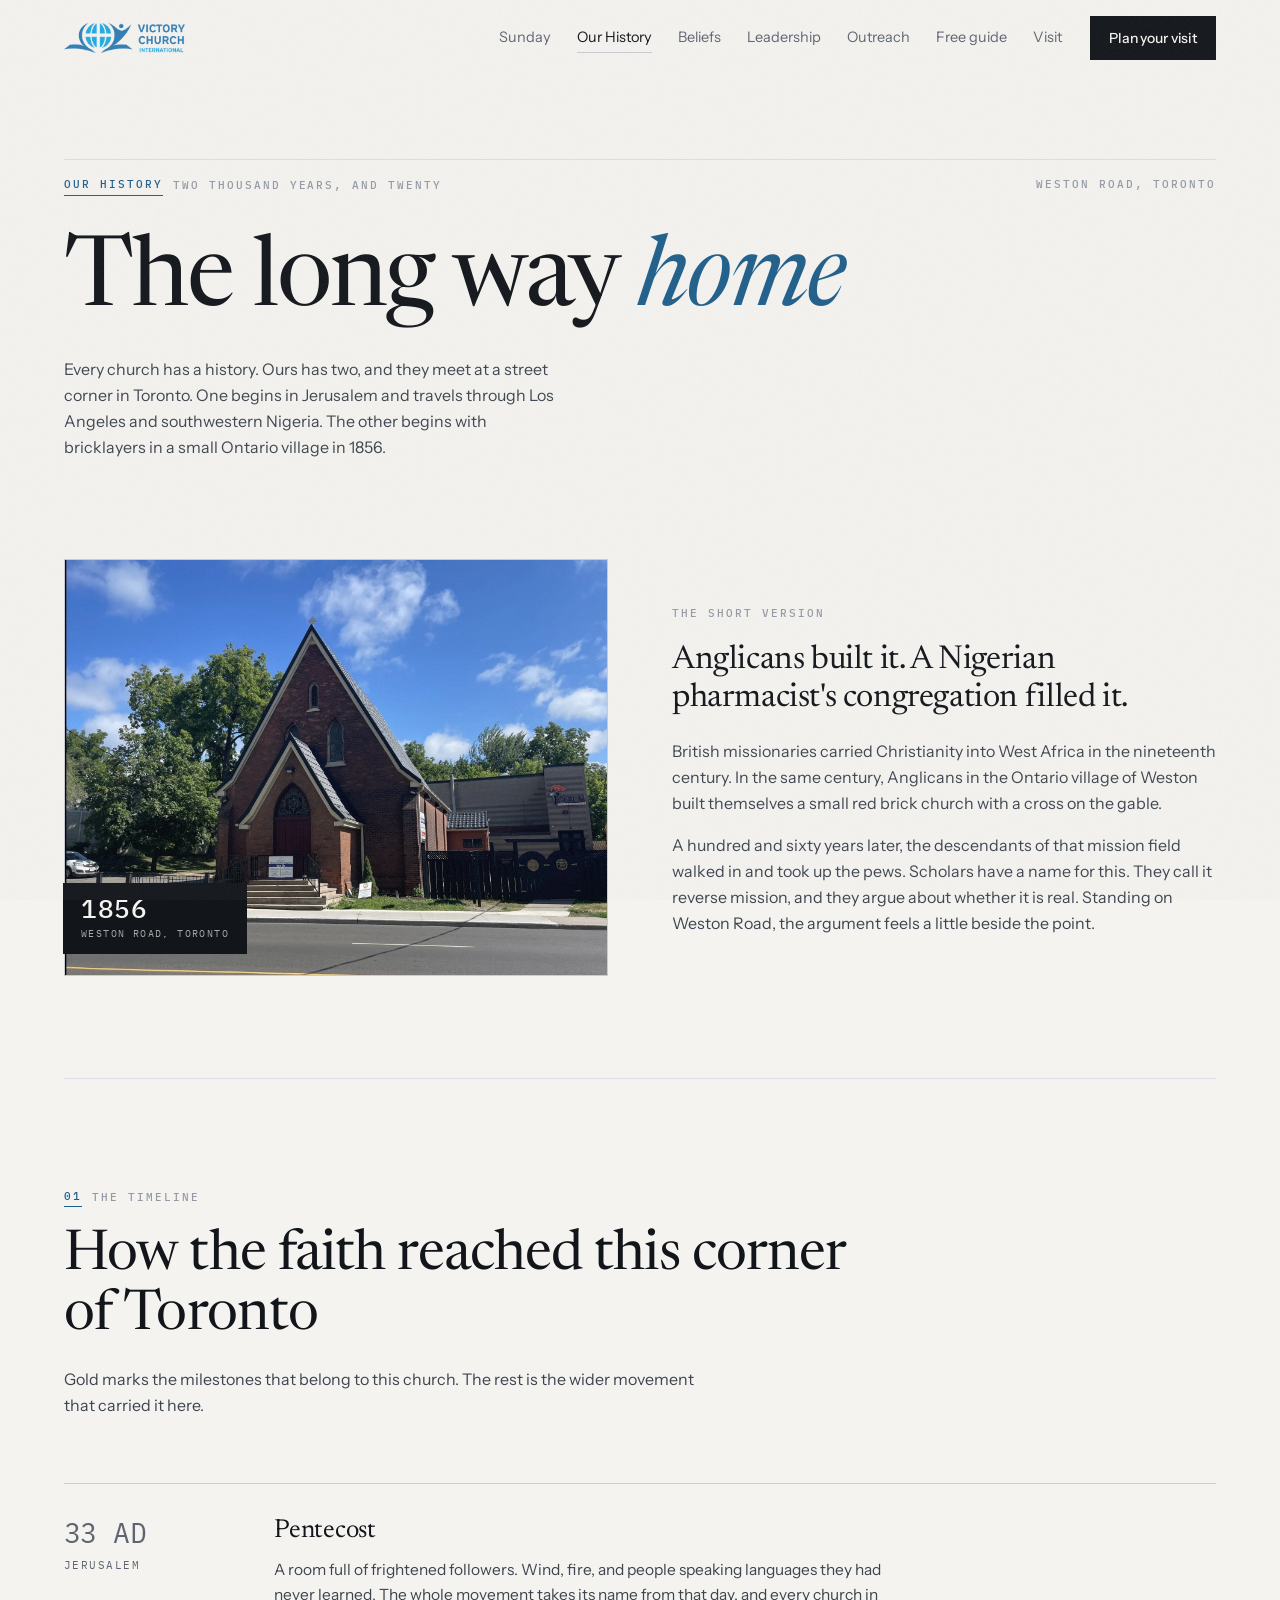
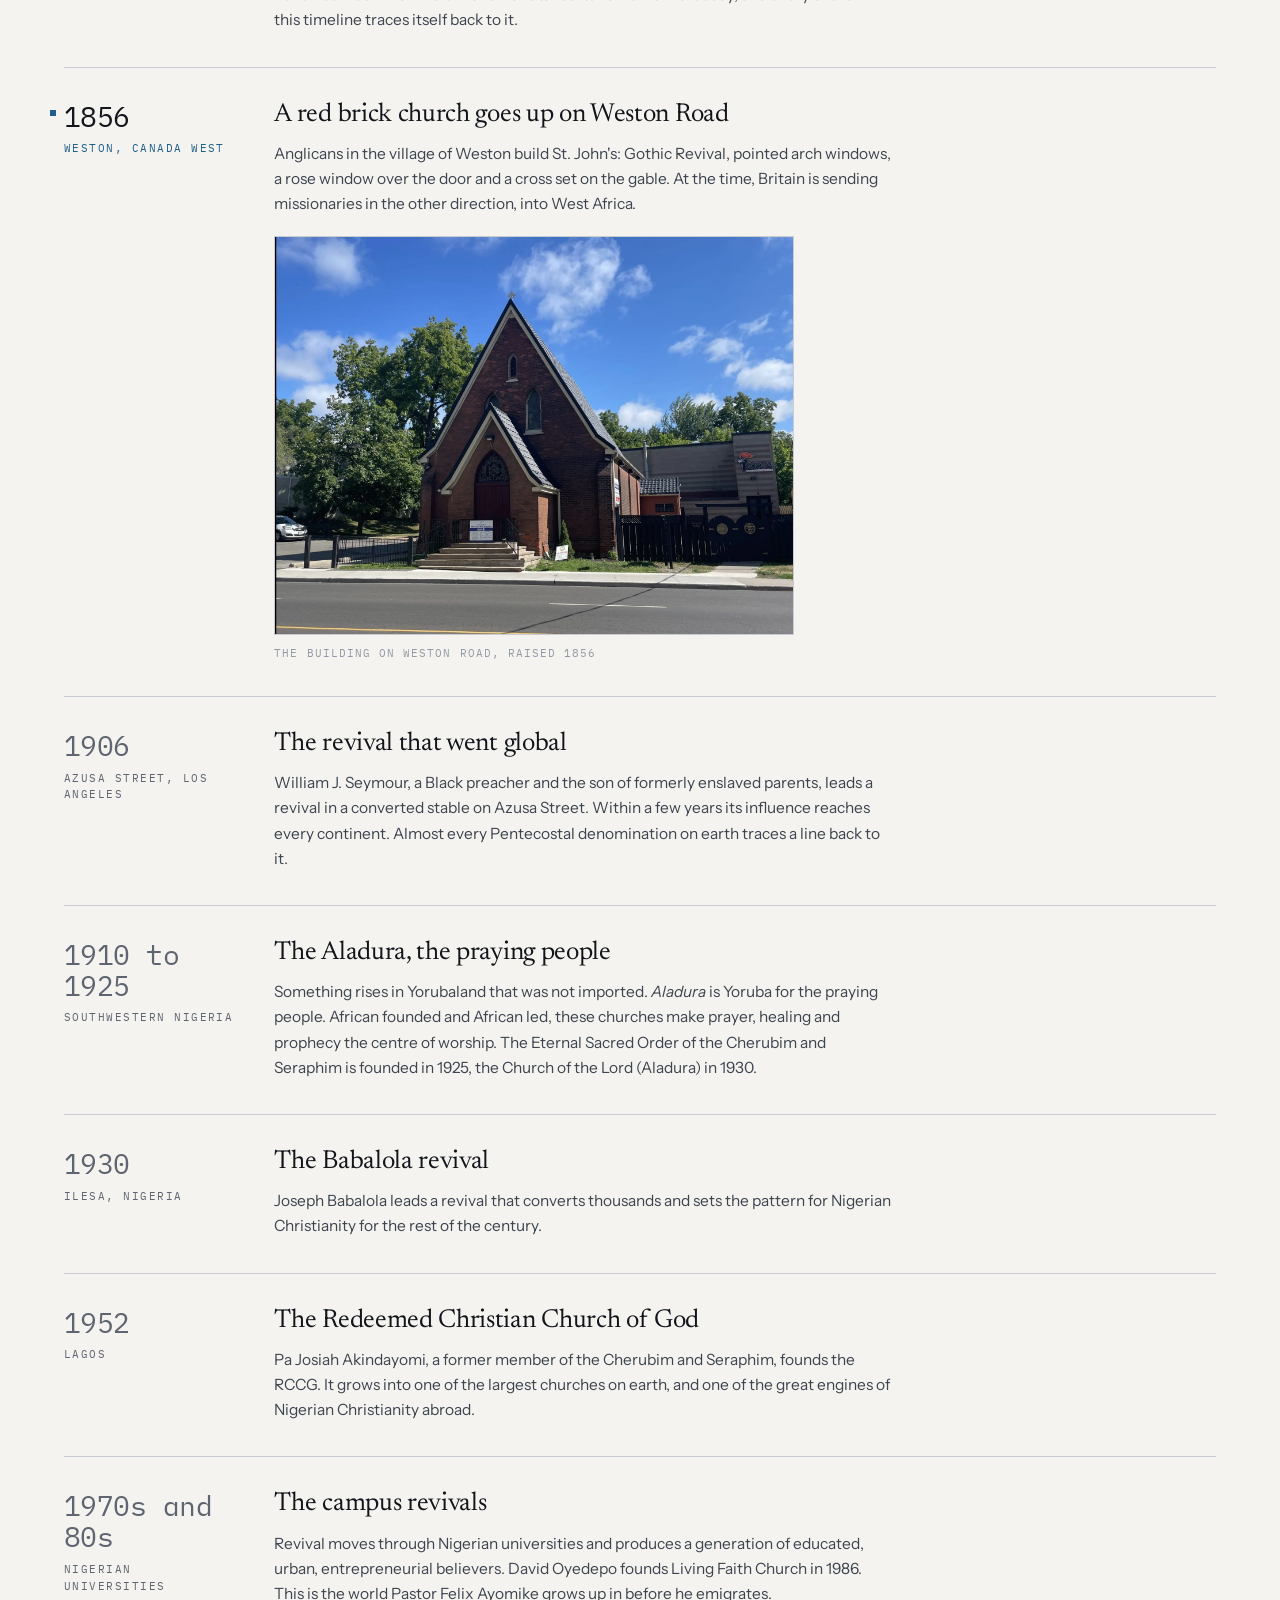
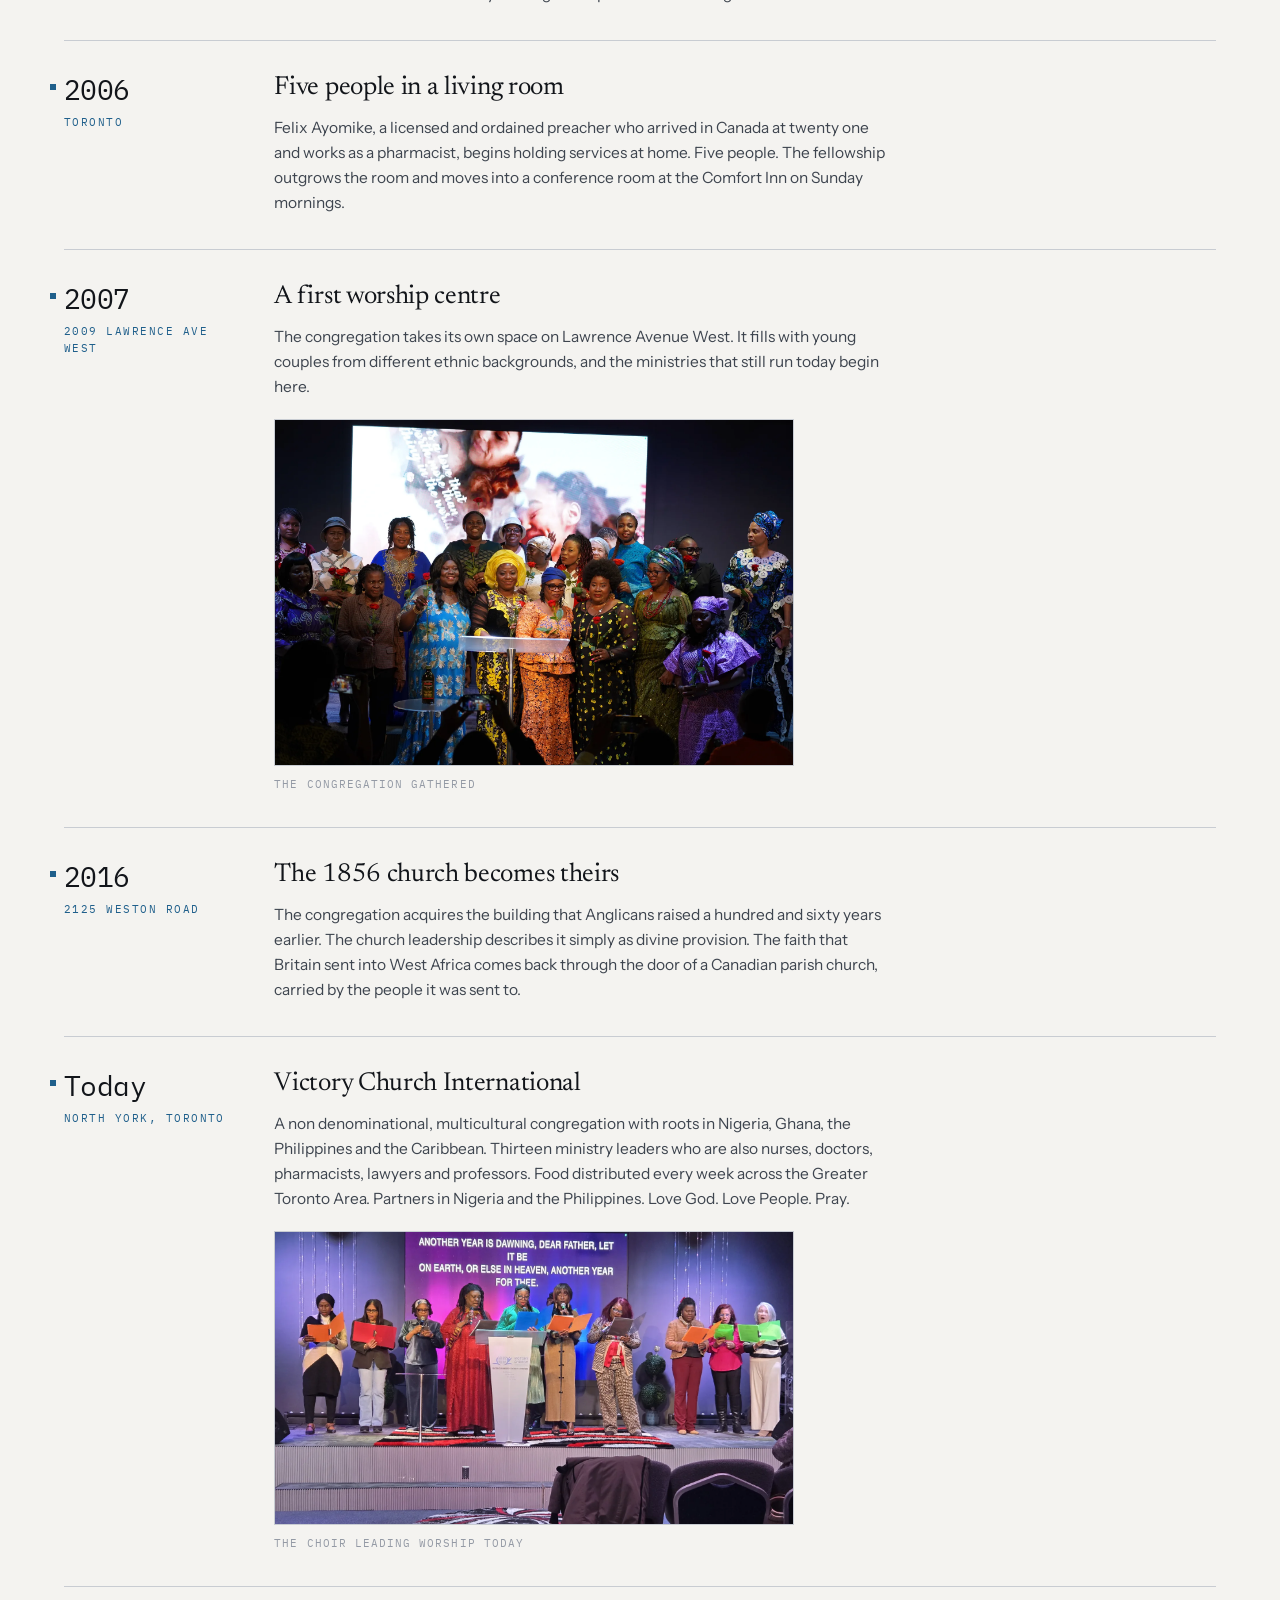
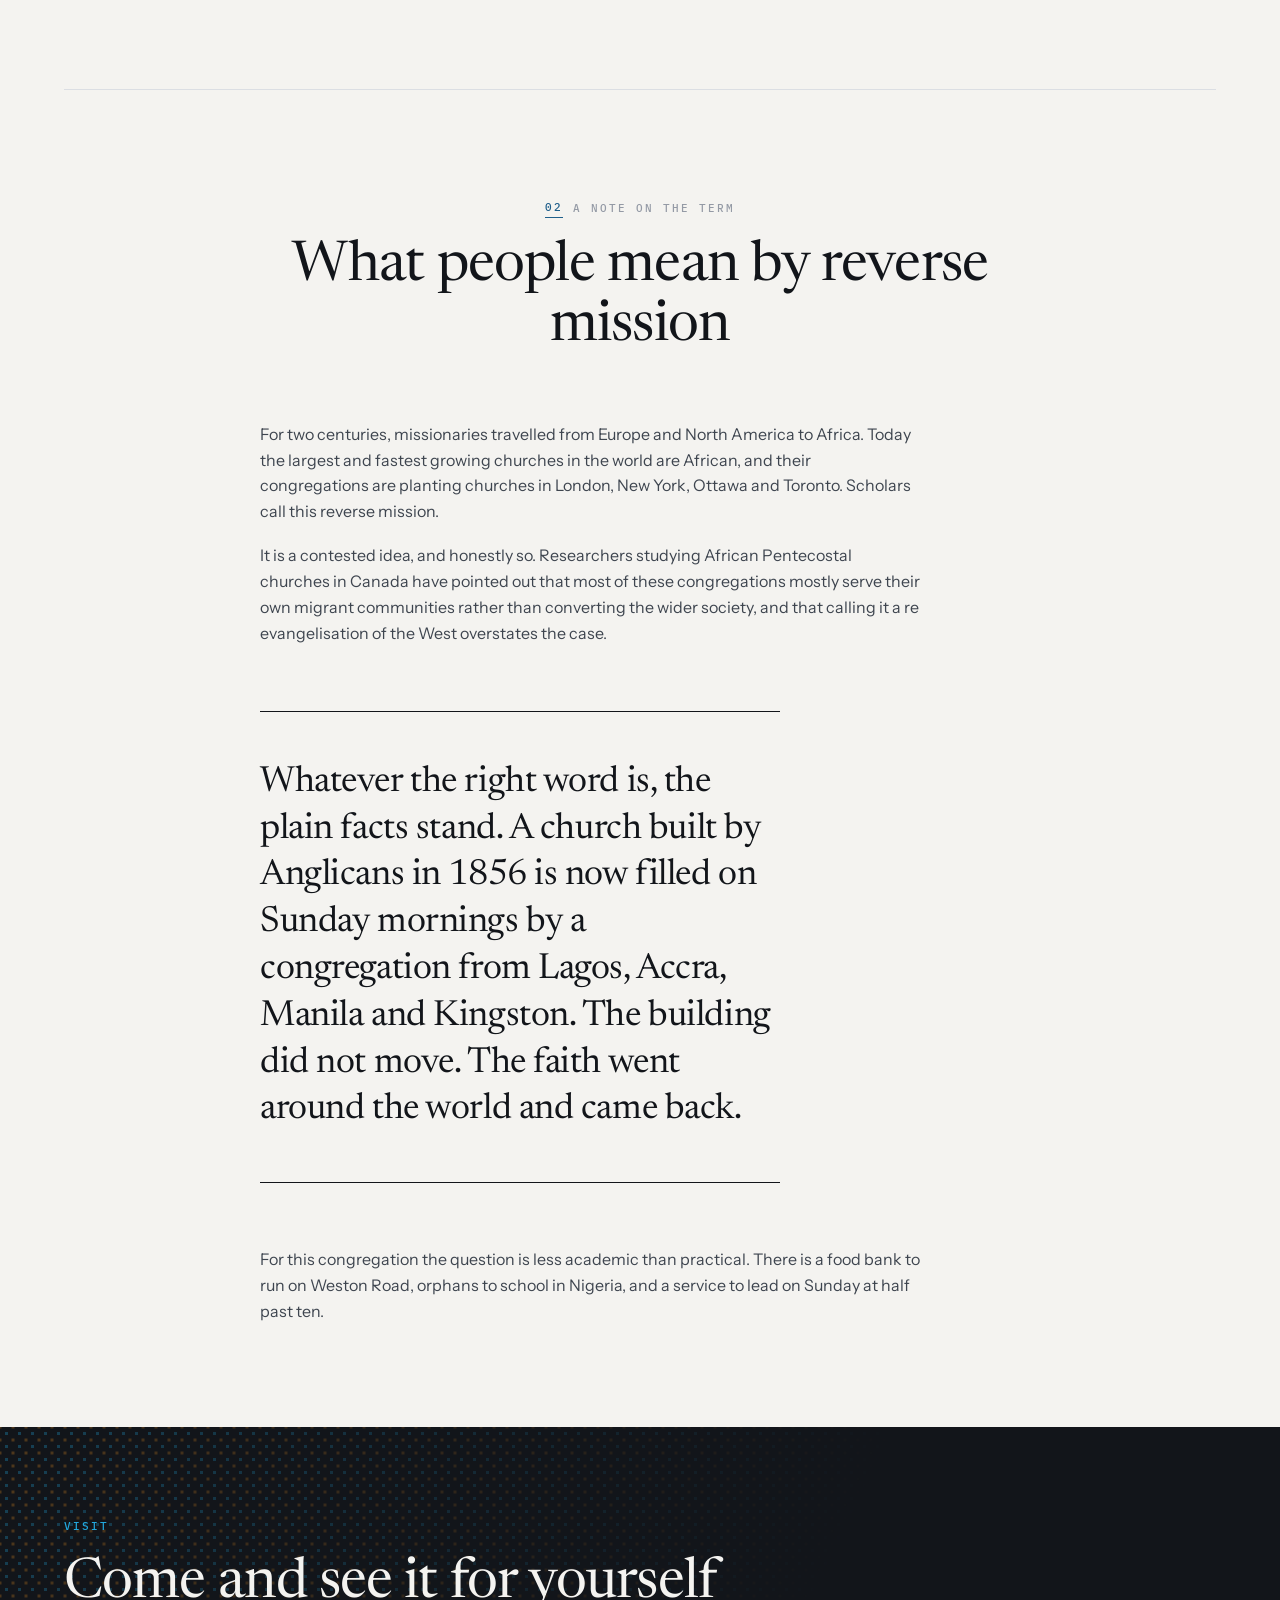
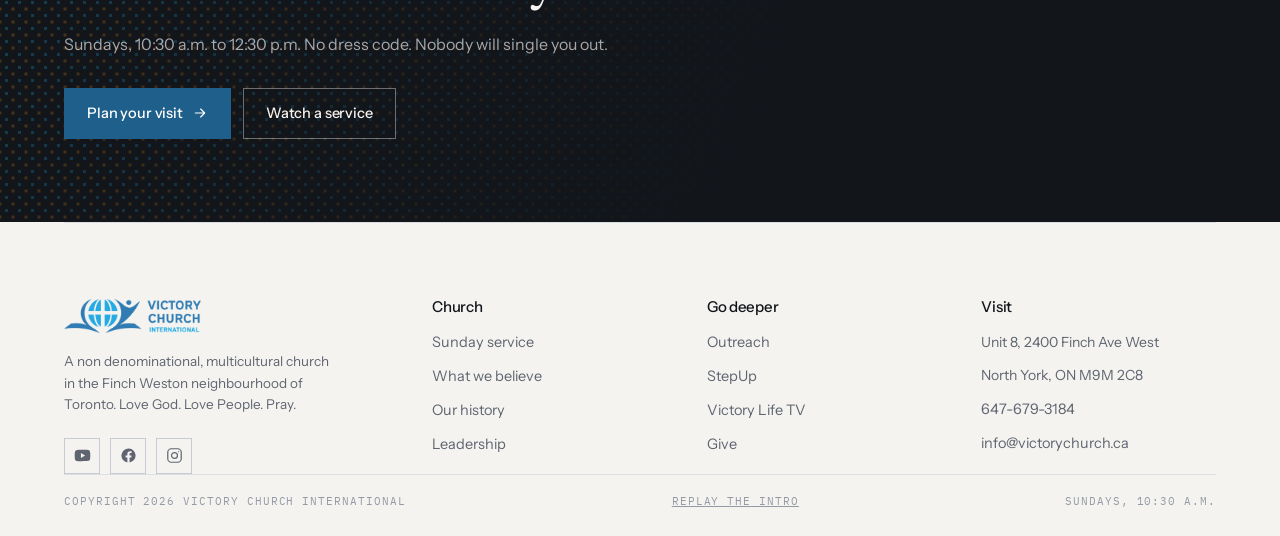
==== history.html @ 8f5eb14b "Take the drawing out of the footer Cropping the congregation to footer height means cutting their he" ====
<!doctype html>
<html lang="en">
<head>
<meta charset="utf-8">
<meta name="viewport" content="width=device-width,initial-scale=1">
<title>Our History | Victory Church International</title>
<meta name="description" content="From Pentecost to the Aladura of Nigeria, from an 1856 Anglican church in Weston to five people in a Toronto living room. The history of Victory Church International.">
<link rel="icon" href="assets/img/favicon.png">
<meta name="theme-color" content="#F2F3F5">
<link rel="preconnect" href="https://fonts.googleapis.com">
<link rel="preconnect" href="https://fonts.gstatic.com" crossorigin>
<link href="https://fonts.googleapis.com/css2?family=Instrument+Sans:wght@400;500;600&family=IBM+Plex+Mono:wght@400;500&family=Newsreader:ital,opsz,wght@0,6..72,300..600;1,6..72,300..500&display=swap" rel="stylesheet">
<link rel="stylesheet" href="assets/css/main.css?v=41">
</head>
<body>

<svg width="0" height="0" style="position:absolute" aria-hidden="true" focusable="false"><defs>
<symbol id="i-arrow" viewBox="0 0 24 24" fill="none" stroke="currentColor" stroke-width="1.7" stroke-linecap="round" stroke-linejoin="round"><path d="M5 12h14M13 6l6 6-6 6"/></symbol>
<symbol id="i-yt" viewBox="0 0 24 24" fill="currentColor" stroke="none"><path d="M23 12s0-3.8-.5-5.6a2.9 2.9 0 0 0-2-2C18.7 4 12 4 12 4s-6.7 0-8.5.5a2.9 2.9 0 0 0-2 2C1 8.2 1 12 1 12s0 3.8.5 5.6a2.9 2.9 0 0 0 2 2C5.3 20 12 20 12 20s6.7 0 8.5-.5a2.9 2.9 0 0 0 2-2C23 15.8 23 12 23 12ZM9.8 15.4V8.6l5.9 3.4Z"/></symbol>
<symbol id="i-fb" viewBox="0 0 24 24" fill="currentColor" stroke="none"><path d="M22 12a10 10 0 1 0-11.6 9.9v-7H7.9V12h2.5V9.8c0-2.5 1.5-3.9 3.8-3.9 1.1 0 2.2.2 2.2.2v2.5h-1.3c-1.2 0-1.6.8-1.6 1.6V12h2.8l-.4 2.9h-2.4v7A10 10 0 0 0 22 12Z"/></symbol>
<symbol id="i-ig" viewBox="0 0 24 24" fill="none" stroke="currentColor" stroke-width="1.7" stroke-linecap="round" stroke-linejoin="round"><rect x="2.5" y="2.5" width="19" height="19" rx="5"/><circle cx="12" cy="12" r="4.2"/><path d="M17.8 6.4h.01"/></symbol>
</defs></svg>

<header class="hdr">
  <div class="wrap">
    <div class="hdr-in">
      <a class="brand" href="index.html" aria-label="Victory Church International, home">
        <img src="assets/img/logo.png" alt="Victory Church International" width="740" height="183">
      </a>
      <nav class="nav" aria-label="Primary">
        <a href="index.html#sunday">Sunday</a>
        <a href="history.html" class="on">Our History</a>
        <a href="index.html#beliefs">Beliefs</a>
        <a href="index.html#team">Leadership</a>
        <a href="index.html#outreach">Outreach</a>
        <a href="index.html#guide">Free guide</a>
        <a href="index.html#visit">Visit</a>
      </nav>
      <a class="btn btn-primary hdr-cta" href="index.html#visit">Plan your visit</a>
      <button class="burger" type="button" aria-expanded="false" aria-controls="mnav" aria-label="Menu">
        <span></span><span></span><span></span>
      </button>
    </div>
    <div class="mnav" id="mnav">
      <div class="mnav-in">
        <a href="index.html#sunday">Sunday</a>
        <a href="history.html">Our History</a>
        <a href="index.html#beliefs">Beliefs</a>
        <a href="index.html#team">Leadership</a>
        <a href="index.html#outreach">Outreach</a>
        <a href="index.html#guide">Free guide</a>
        <a href="index.html#visit">Visit</a>
        <a class="btn btn-primary" href="index.html#visit">Plan your visit</a>
      </div>
    </div>
  </div>
</header>

<main>

<section class="hero" style="padding-bottom:clamp(20px,3vw,34px)">
  <div class="wrap">
    <div class="hero-top">
      <span class="eyebrow"><i class="num">Our history</i> Two thousand years, and twenty</span>
      <span class="eyebrow">Weston Road, Toronto</span>
    </div>
    <h1 class="h-xl rv">The long way <em>home</em></h1>
    <p class="lede rv" style="margin-top:26px">Every church has a history. Ours has two, and they meet at a street corner in
      Toronto. One begins in Jerusalem and travels through Los Angeles and southwestern Nigeria. The
      other begins with bricklayers in a small Ontario village in 1856.</p>
  </div>
</section>

<section class="sec" style="padding-top:clamp(40px,5vw,64px)">
  <div class="wrap">
    <div class="her-grid">
      <figure class="her-fig rv">
        <div class="plate"><img src="assets/img/building-1856.webp" alt="The 1856 red brick church on Weston Road" loading="lazy" width="1200" height="919"></div>
        <figcaption class="her-stamp"><b>1856</b><span>Weston Road, Toronto</span></figcaption>
      </figure>
      <div class="her-body rv">
        <span class="eyebrow">The short version</span>
        <h2 class="h-md" style="margin:16px 0 20px">Anglicans built it. A Nigerian pharmacist's congregation filled it.</h2>
        <p class="lede">British missionaries carried Christianity into West Africa in the nineteenth
          century. In the same century, Anglicans in the Ontario village of Weston built themselves a
          small red brick church with a cross on the gable.</p>
        <p class="lede" style="margin-top:16px">A hundred and sixty years later, the descendants of
          that mission field walked in and took up the pews. Scholars have a name for this. They call
          it reverse mission, and they argue about whether it is real. Standing on Weston Road, the
          argument feels a little beside the point.</p>
      </div>
    </div>
  </div>
</section>

<!-- timeline -->
<section class="sec sec-rule">
  <div class="wrap">
    <div class="sec-head">
      <span class="eyebrow"><i class="num">01</i> The timeline</span>
      <h2 class="h-lg">How the faith reached this corner of Toronto</h2>
      <p class="lede">Gold marks the milestones that belong to this church. The rest is the wider
        movement that carried it here.</p>
    </div>

    <div class="tl">
      <div class="tl-item rv">
        <div class="tl-when">
          <div class="tl-year">33 AD</div>
          <div class="tl-place">Jerusalem</div>
        </div>
        <div class="tl-body">
          <h3>Pentecost</h3>
          <p>A room full of frightened followers. Wind, fire, and people speaking languages they had
            never learned. The whole movement takes its name from that day, and every church in this
            timeline traces itself back to it.</p>
        </div>
      </div>

      <div class="tl-item own rv">
        <div class="tl-when">
          <div class="tl-year">1856</div>
          <div class="tl-place">Weston, Canada West</div>
        </div>
        <div class="tl-body">
          <h3>A red brick church goes up on Weston Road</h3>
          <p>Anglicans in the village of Weston build St. John's: Gothic Revival, pointed arch windows,
            a rose window over the door and a cross set on the gable. At the time, Britain is sending
            missionaries in the other direction, into West Africa.</p>
          <figure class="tl-fig">
            <div class="plate"><img src="assets/img/building-1856.webp" alt="The 1856 church building on Weston Road today" loading="lazy" width="1200" height="919"></div>
            <figcaption>The building on Weston Road, raised 1856</figcaption>
          </figure>
        </div>
      </div>

      <div class="tl-item rv">
        <div class="tl-when">
          <div class="tl-year">1906</div>
          <div class="tl-place">Azusa Street, Los Angeles</div>
        </div>
        <div class="tl-body">
          <h3>The revival that went global</h3>
          <p>William J. Seymour, a Black preacher and the son of formerly enslaved parents, leads a
            revival in a converted stable on Azusa Street. Within a few years its influence reaches
            every continent. Almost every Pentecostal denomination on earth traces a line back to it.</p>
        </div>
      </div>

      <div class="tl-item rv">
        <div class="tl-when">
          <div class="tl-year">1910 to 1925</div>
          <div class="tl-place">Southwestern Nigeria</div>
        </div>
        <div class="tl-body">
          <h3>The Aladura, the praying people</h3>
          <p>Something rises in Yorubaland that was not imported. <em>Aladura</em> is Yoruba for the
            praying people. African founded and African led, these churches make prayer, healing and
            prophecy the centre of worship. The Eternal Sacred Order of the Cherubim and Seraphim is
            founded in 1925, the Church of the Lord (Aladura) in 1930.</p>
        </div>
      </div>

      <div class="tl-item rv">
        <div class="tl-when">
          <div class="tl-year">1930</div>
          <div class="tl-place">Ilesa, Nigeria</div>
        </div>
        <div class="tl-body">
          <h3>The Babalola revival</h3>
          <p>Joseph Babalola leads a revival that converts thousands and sets the pattern for Nigerian
            Christianity for the rest of the century.</p>
        </div>
      </div>

      <div class="tl-item rv">
        <div class="tl-when">
          <div class="tl-year">1952</div>
          <div class="tl-place">Lagos</div>
        </div>
        <div class="tl-body">
          <h3>The Redeemed Christian Church of God</h3>
          <p>Pa Josiah Akindayomi, a former member of the Cherubim and Seraphim, founds the RCCG. It
            grows into one of the largest churches on earth, and one of the great engines of Nigerian
            Christianity abroad.</p>
        </div>
      </div>

      <div class="tl-item rv">
        <div class="tl-when">
          <div class="tl-year">1970s and 80s</div>
          <div class="tl-place">Nigerian universities</div>
        </div>
        <div class="tl-body">
          <h3>The campus revivals</h3>
          <p>Revival moves through Nigerian universities and produces a generation of educated, urban,
            entrepreneurial believers. David Oyedepo founds Living Faith Church in 1986. This is the
            world Pastor Felix Ayomike grows up in before he emigrates.</p>
        </div>
      </div>

      <div class="tl-item own rv">
        <div class="tl-when">
          <div class="tl-year">2006</div>
          <div class="tl-place">Toronto</div>
        </div>
        <div class="tl-body">
          <h3>Five people in a living room</h3>
          <p>Felix Ayomike, a licensed and ordained preacher who arrived in Canada at twenty one and
            works as a pharmacist, begins holding services at home. Five people. The fellowship outgrows
            the room and moves into a conference room at the Comfort Inn on Sunday mornings.</p>
        </div>
      </div>

      <div class="tl-item own rv">
        <div class="tl-when">
          <div class="tl-year">2007</div>
          <div class="tl-place">2009 Lawrence Ave West</div>
        </div>
        <div class="tl-body">
          <h3>A first worship centre</h3>
          <p>The congregation takes its own space on Lawrence Avenue West. It fills with young couples
            from different ethnic backgrounds, and the ministries that still run today begin here.</p>
          <figure class="tl-fig">
            <div class="plate"><img src="assets/img/congregation.webp" alt="The congregation gathered" loading="lazy" width="1200" height="800"></div>
            <figcaption>The congregation gathered</figcaption>
          </figure>
        </div>
      </div>

      <div class="tl-item own rv">
        <div class="tl-when">
          <div class="tl-year">2016</div>
          <div class="tl-place">2125 Weston Road</div>
        </div>
        <div class="tl-body">
          <h3>The 1856 church becomes theirs</h3>
          <p>The congregation acquires the building that Anglicans raised a hundred and sixty years
            earlier. The church leadership describes it simply as divine provision. The faith that
            Britain sent into West Africa comes back through the door of a Canadian parish church,
            carried by the people it was sent to.</p>
        </div>
      </div>

      <div class="tl-item own rv">
        <div class="tl-when">
          <div class="tl-year">Today</div>
          <div class="tl-place">North York, Toronto</div>
        </div>
        <div class="tl-body">
          <h3>Victory Church International</h3>
          <p>A non denominational, multicultural congregation with roots in Nigeria, Ghana, the
            Philippines and the Caribbean. Thirteen ministry leaders who are also nurses, doctors,
            pharmacists, lawyers and professors. Food distributed every week across the Greater Toronto
            Area. Partners in Nigeria and the Philippines. Love God. Love People. Pray.</p>
          <figure class="tl-fig">
            <div class="plate"><img src="assets/img/choir.webp" alt="The choir leading worship today" loading="lazy" width="1200" height="676"></div>
            <figcaption>The choir leading worship today</figcaption>
          </figure>
        </div>
      </div>
    </div>
  </div>
</section>

<!-- reverse mission -->
<section class="sec sec-rule">
  <div class="wrap">
    <div class="sec-head mid">
      <span class="eyebrow"><i class="num">02</i> A note on the term</span>
      <h2 class="h-lg">What people mean by reverse mission</h2>
    </div>
    <div style="max-width:760px;margin-inline:auto">
      <p class="lede rv">For two centuries, missionaries travelled from Europe and North America to
        Africa. Today the largest and fastest growing churches in the world are African, and their
        congregations are planting churches in London, New York, Ottawa and Toronto. Scholars call
        this reverse mission.</p>
      <p class="lede rv" style="margin-top:18px">It is a contested idea, and honestly so. Researchers
        studying African Pentecostal churches in Canada have pointed out that most of these
        congregations mostly serve their own migrant communities rather than converting the wider
        society, and that calling it a re evangelisation of the West overstates the case.</p>
      <blockquote class="pull rv">Whatever the right word is, the plain
        facts stand. A church built by Anglicans in 1856 is now filled on Sunday mornings by a
        congregation from Lagos, Accra, Manila and Kingston. The building did not move. The faith
        went around the world and came back.</blockquote>
      <p class="lede rv">For this congregation the question is less academic
        than practical. There is a food bank to run on Weston Road, orphans to school in Nigeria, and
        a service to lead on Sunday at half past ten.</p>
    </div>
  </div>
</section>

<section class="band rv">
  <div class="wrap">
    <span class="eyebrow">Visit</span>
    <h2 class="h-lg">Come and see it for yourself</h2>
    <p>Sundays, 10:30 a.m. to 12:30 p.m. No dress code. Nobody will single you out.</p>
    <div class="hero-btns">
      <a class="btn btn-gold" href="index.html#visit">Plan your visit <svg><use href="#i-arrow"/></svg></a>
      <a class="btn btn-light" href="https://www.youtube.com/channel/UCb4YFQl6l15EN2SBdt_mBlg" target="_blank" rel="noopener">Watch a service</a>
    </div>
  </div>
</section>

</main>

<footer class="ftr">
  <div class="wrap">
    <div class="ftr-top">
      <div>
        <img class="mark" src="assets/img/logo.png" alt="Victory Church International" width="740" height="183">
        <p class="ftr-p">A non denominational, multicultural church in the Finch Weston neighbourhood
          of Toronto. Love God. Love People. Pray.</p>
        <div class="socials">
          <a href="https://www.youtube.com/channel/UCb4YFQl6l15EN2SBdt_mBlg" target="_blank" rel="noopener" aria-label="YouTube"><svg><use href="#i-yt"/></svg></a>
          <a href="https://www.facebook.com/victorychurchint" target="_blank" rel="noopener" aria-label="Facebook"><svg><use href="#i-fb"/></svg></a>
          <a href="https://www.instagram.com/victoryassemblyint/" target="_blank" rel="noopener" aria-label="Instagram"><svg><use href="#i-ig"/></svg></a>
        </div>
      </div>
      <div><h4>Church</h4><ul>
        <li><a href="index.html#sunday">Sunday service</a></li>
        <li><a href="index.html#beliefs">What we believe</a></li>
        <li><a href="history.html">Our history</a></li>
        <li><a href="index.html#team">Leadership</a></li>
      </ul></div>
      <div><h4>Go deeper</h4><ul>
        <li><a href="index.html#outreach">Outreach</a></li>
        <li><a href="https://stepuptoserve.com" target="_blank" rel="noopener">StepUp</a></li>
        <li><a href="https://www.youtube.com/channel/UCb4YFQl6l15EN2SBdt_mBlg" target="_blank" rel="noopener">Victory Life TV</a></li>
        <li><a href="https://www.victorychurch.ca/donate/" target="_blank" rel="noopener">Give</a></li>
      </ul></div>
      <div><h4>Visit</h4><ul>
        <li>Unit 8, 2400 Finch Ave West</li>
        <li>North York, ON M9M 2C8</li>
        <li><a href="tel:+16476793184">647-679-3184</a></li>
        <li><a href="mailto:info@victorychurch.ca">info@victorychurch.ca</a></li>
      </ul></div>
    </div>

    <div class="ftr-btm">
      <span>Copyright <span data-year>2026</span> Victory Church International</span>
      <span><a href="index.html?intro" data-replay>Replay the intro</a></span>
      <span>Sundays, 10:30 a.m.</span>
    </div>
  </div>
</footer>

<script src="assets/js/main.js?v=41"></script>
</body>
</html>
---- assets/css/main.css ----
/* ==========================================================================
   Victory Church International
   Ink on paper. One weight of blue-black, one accent drawn from the church's
   own logo blue, and a dashed drafting grid that runs the height of the page. Every photograph on this site is
   an error diffused two colour plate, so nothing on the page is a
   photograph and nothing is a gradient. See tools/make-ink.sh.
   ========================================================================== */

/* ---------------------------------------------------------------- tokens */
:root {
  --paper:    #F4F3F0;
  --paper-d:  #EBE9E4;   /* recessed band */
  --ink:      #12151A;
  --ink-2:    #3E454F;
  --mute:     #5F6570;
  --faint:    #949AA5;
  --rule:     #C8CCD2;
  --rule-2:   #DBDEE3;
  --blue:     #1F5F8B;   /* the church's blue, deepened to hold on paper */
  --blue-lt:  #22A8DE;   /* the logo cyan, hairlines and dark grounds only */

  /* Their brand, read off the banner on victorychurch.ca. The -t variants are
     deepened until they clear 4.5:1 against the paper, because cyan and orange
     at full strength measure about 2.4:1 and are unreadable as label text. */
  --cyan:     #22A8DE;   --cyan-t:     #18769B;   /* 4.61:1 */
  --royal:    #1F5FBF;   --royal-t:    #1F5FBF;   /* 5.49:1 */
  --orange:   #DE8A21;   --orange-t:   #975E16;   /* 4.81:1 */
  --crimson:  #C4243C;   --crimson-t:  #C4243C;   /* 5.16:1 */

  /* Each section sets these. Colour says where you are, it is not a surface. */
  --accent:   var(--blue);
  --accent-t: var(--blue);

  --sans: "Instrument Sans", -apple-system, BlinkMacSystemFont, "Segoe UI", Roboto, Helvetica, Arial, sans-serif;
  /* The research brief asked for a serif to carry the 1856 building and the
     weight of the subject, and the church's own site sets its headings in one.
     It went missing when this was drawn from a tech reference. It is back, on
     display sizes only: labels, buttons and small headings stay sans so the
     interface still reads crisply. */
  --serif: "Newsreader", Georgia, "Times New Roman", serif;
  --script: "Parisienne", "Segoe Script", cursive;
  --mono: "IBM Plex Mono", ui-monospace, SFMono-Regular, Menlo, Consolas, monospace;

  --wrap: 1240px;
  --gut: 5vw;

  --ease: cubic-bezier(.22,.61,.36,1);
}

*, *::before, *::after { box-sizing: border-box; }

html { -webkit-text-size-adjust: 100%; scroll-behavior: smooth; scroll-padding-top: 92px; }
@media (prefers-reduced-motion: reduce) { html { scroll-behavior: auto; } }

body {
  margin: 0;
  background: var(--paper);
  color: var(--ink);
  font-family: var(--sans);
  font-size: 17px;
  line-height: 1.6;
  font-feature-settings: "ss01" 1;
  -webkit-font-smoothing: antialiased;
}

/* Paper tooth. Low enough that it never reads as noise, high enough that the
   background is not a flat digital field. */
body::before {
  content: "";
  position: fixed;
  inset: 0;
  z-index: 100;
  pointer-events: none;
  opacity: .45;
  background-image: url("data:image/svg+xml,%3Csvg xmlns='http://www.w3.org/2000/svg' width='180' height='180'%3E%3Cfilter id='n'%3E%3CfeTurbulence type='fractalNoise' baseFrequency='.85' numOctaves='3' stitchTiles='stitch'/%3E%3CfeColorMatrix type='saturate' values='0'/%3E%3C/filter%3E%3Crect width='180' height='180' filter='url(%23n)' opacity='.16'/%3E%3C/svg%3E");
}

img { max-width: 100%; display: block; }
a { color: inherit; }

::selection { background: var(--ink); color: var(--paper); }

:focus-visible {
  outline: 2px solid var(--blue);
  outline-offset: 3px;
}

/* --------------------------------------------------------------- layout */
.wrap {
  width: min(var(--wrap), calc(100vw - var(--gut) * 2));
  margin-inline: auto;
  position: relative;
  z-index: 2;
}

main { position: relative; z-index: 2; }

.sec { padding-block: clamp(64px, 8vw, 120px); position: relative; }

/* Horizontal dashed rule between sections, with a drafting crosshair where
   it crosses the outer verticals. */
.sec-rule { position: relative; }
.sec-rule::before {
  content: "";
  position: absolute;
  top: 0;
  left: 50%;
  transform: translateX(-50%);
  width: min(var(--wrap), calc(100vw - var(--gut) * 2));
  height: 1px;
  background: var(--rule-2);
  z-index: 3;
}

/* ----------------------------------------------------------- typography */
h1, h2, h3, h4 { margin: 0; font-weight: 500; letter-spacing: -.03em; line-height: 1.06; }

/* Display sizes are serif. A serif needs far less negative tracking than the
   grotesk did, so the letter-spacing comes most of the way back to zero. */
.h-xl, .h-lg, .h-md { font-family: var(--serif); font-weight: 400; }

.h-xl {
  font-size: clamp(44px, 7.6vw, 108px);
  line-height: 1;
  letter-spacing: -.022em;
}
.h-xl em { font-style: italic; color: var(--blue); }

.h-lg { font-size: clamp(31px, 4.4vw, 56px); letter-spacing: -.016em; line-height: 1.08; }
.h-md { font-size: clamp(22px, 2.6vw, 33px); letter-spacing: -.012em; line-height: 1.18; }

p { margin: 0 0 1em; }
p:last-child { margin-bottom: 0; }

.lede {
  font-size: clamp(16px, 1.15vw, 18.5px);
  line-height: 1.62;
  color: var(--ink-2);
  max-width: 60ch;
}

.eyebrow {
  display: inline-flex;
  align-items: center;
  gap: 10px;
  font-family: var(--mono);
  font-size: 11px;
  font-weight: 500;
  letter-spacing: .18em;
  text-transform: uppercase;
  color: var(--faint);
}
.eyebrow .num {
  font-style: normal;
  color: var(--accent-t);
  border-bottom: 1px solid var(--accent);
  padding-bottom: 1px;
}
.eyebrow svg { width: 13px; height: 13px; }

.sec-head { max-width: 74ch; margin-bottom: clamp(38px, 5vw, 64px); }
.sec-head .h-lg { margin: 18px 0 20px; }
.sec-head.mid { margin-inline: auto; text-align: center; }
.sec-head.mid .lede { margin-inline: auto; }

svg { fill: none; }

/* -------------------------------------------------------------- buttons */
.btn {
  display: inline-flex;
  align-items: center;
  justify-content: center;
  gap: 9px;
  padding: 13px 22px;
  font-family: var(--sans);
  font-size: 14.5px;
  font-weight: 500;
  letter-spacing: -.01em;
  text-decoration: none;
  border: 1px solid var(--ink);
  border-radius: 0;
  background: none;
  color: var(--ink);
  cursor: pointer;
  transition: background .22s var(--ease), color .22s var(--ease), border-color .22s var(--ease);
}
.btn svg { width: 16px; height: 16px; flex: none; }

.btn-primary { background: var(--ink); color: var(--paper); }
.btn-primary:hover { background: var(--blue); border-color: var(--blue); }

.btn-ghost { border-color: var(--rule); }
.btn-ghost:hover { border-color: var(--ink); }

.btn-gold { background: var(--blue); border-color: var(--blue); color: #fff; }
.btn-gold:hover { background: var(--ink); border-color: var(--ink); }

.btn-light { border-color: rgba(242,243,245,.4); color: var(--paper); }
.btn-light:hover { background: var(--paper); color: var(--ink); border-color: var(--paper); }

/* --------------------------------------------------------------- images */
/* Photographs are photographs. The only two images left that multiply into
   the paper are the congregation drawing and the crop of it used for 1906,
   because they are line art on white and the paper should show through. Put a
   photograph through multiply and it simply goes dark. */
.is-drawing { mix-blend-mode: multiply; }

.plate {
  background: var(--paper);
  position: relative;
  overflow: hidden;
}
.plate img { width: 100%; height: 100%; object-fit: cover; }

.framed {
  border: 1px solid var(--rule);
  padding: 10px;
  background: transparent;
}

/* --------------------------------------------------------------- header */
.hdr {
  position: sticky;
  top: 0;
  z-index: 60;
  background: color-mix(in srgb, var(--paper) 88%, transparent);
  backdrop-filter: blur(9px) saturate(1.1);
  -webkit-backdrop-filter: blur(9px) saturate(1.1);
  transition: box-shadow .3s var(--ease);
}
.hdr::after {
  content: "";
  position: absolute;
  left: 50%;
  bottom: 0;
  transform: translateX(-50%);
  width: min(var(--wrap), calc(100vw - var(--gut) * 2));
  height: 1px;
  background: var(--rule-2);
  opacity: 0;
  transition: opacity .3s var(--ease);
}
.hdr.stuck::after { opacity: 1; }

.hdr-in {
  display: flex;
  align-items: center;
  gap: 28px;
  height: 76px;
}

.brand { flex: none; display: block; line-height: 0; }
.brand img { height: 30px; width: auto; }

.nav {
  display: flex;
  align-items: center;
  gap: 26px;
  margin-left: auto;
}

/* The one interaction the whole site is built on: a drafting dash slides in
   from the left and the label underlines. Used for every text link. */
.ln,
.nav a,
.ftr ul a {
  position: relative;
  text-decoration: none;
  font-size: 14.5px;
  color: var(--mute);
  transition: color .2s var(--ease);
}
.ln::before,
.nav a::before,
.ftr ul a::before {
  content: "–";
  position: absolute;
  left: -15px;
  opacity: 0;
  color: var(--blue);
  transform: translateX(-4px);
  transition: opacity .2s var(--ease), transform .24s var(--ease);
}
.ln::after,
.nav a::after,
.ftr ul a::after {
  content: "";
  position: absolute;
  left: 0;
  right: 100%;
  bottom: -3px;
  height: 1px;
  background: currentColor;
  transition: right .28s var(--ease);
}
.ln:hover, .ln:focus-visible,
.nav a:hover, .nav a:focus-visible,
.ftr ul a:hover, .ftr ul a:focus-visible { color: var(--ink); }
.ln:hover::before, .ln:focus-visible::before,
.nav a:hover::before, .nav a:focus-visible::before,
.ftr ul a:hover::before, .ftr ul a:focus-visible::before { opacity: 1; transform: translateX(0); }
.ln:hover::after, .ln:focus-visible::after,
.nav a:hover::after, .nav a:focus-visible::after,
.ftr ul a:hover::after, .ftr ul a:focus-visible::after { right: 0; }


.hdr-cta { flex: none; padding: 10px 18px; font-size: 14px; }

.burger {
  display: none;
  flex: none;
  width: 42px;
  height: 42px;
  margin-left: auto;
  padding: 0;
  border: 1px solid var(--rule);
  background: none;
  cursor: pointer;
  position: relative;
}
.burger span {
  position: absolute;
  left: 11px;
  width: 18px;
  height: 1px;
  background: var(--ink);
  transition: transform .26s var(--ease), opacity .18s var(--ease);
}
.burger span:nth-child(1) { top: 15px; }
.burger span:nth-child(2) { top: 20px; }
.burger span:nth-child(3) { top: 25px; }
.burger[aria-expanded="true"] span:nth-child(1) { transform: translateY(5px) rotate(45deg); }
.burger[aria-expanded="true"] span:nth-child(2) { opacity: 0; }
.burger[aria-expanded="true"] span:nth-child(3) { transform: translateY(-5px) rotate(-45deg); }

.mnav {
  display: none;
  overflow: hidden;
  max-height: 0;
  transition: max-height .34s var(--ease);
}
.mnav.open { max-height: 460px; }
.mnav-in {
  display: flex;
  flex-direction: column;
  gap: 2px;
  padding: 8px 0 22px;
  border-top: 1px solid var(--rule-2);
}
.mnav-in a:not(.btn) {
  padding: 13px 0;
  text-decoration: none;
  font-size: 17px;
  border-bottom: 1px solid var(--rule-2);
}
.mnav-in .btn { margin-top: 16px; }

@media (max-width: 980px) {
  .nav, .hdr-cta { display: none; }
  .burger, .mnav { display: block; }
  .mnav { display: block; }
}

/* ----------------------------------------------------------------- hero */
.hero {
  position: relative;
  padding-top: clamp(48px, 6.5vw, 92px);
  padding-bottom: 0;
}

.hero-top {
  border-top: 1px solid var(--rule-2);
  padding-top: 16px;
  display: flex;
  align-items: baseline;
  justify-content: space-between;
  gap: 20px;
  padding-bottom: clamp(24px, 3vw, 40px);
}

.hero .h-xl { margin: 0 0 26px; max-width: 15ch; }
.hero .lede { max-width: 46ch; }

.hero-btns { display: flex; flex-wrap: wrap; gap: 12px; margin-top: 32px; }

.hero-meta {
  display: flex;
  flex-wrap: wrap;
  gap: 10px 30px;
  margin-top: 34px;
  padding-top: 22px;
  border-top: 1px solid var(--rule-2);
  font-family: var(--mono);
  font-size: 11.5px;
  letter-spacing: .08em;
  text-transform: uppercase;
  color: var(--mute);
}
.hero-meta span { display: inline-flex; align-items: center; gap: 8px; }
.hero-meta svg { width: 14px; height: 14px; stroke: var(--cyan-t); }

/* The congregation and the skyline, bleeding the full width of the viewport
   and off the bottom edge, exactly as the mountain range does in the
   reference. It is the only picture on the page that gets to be this big. */
.hero-art {
  background: var(--paper);
  position: relative;
  margin-top: clamp(40px, 5vw, 72px);
  z-index: 2;
}
.hero-art .plate { display: block; }
.hero-art img {
  width: 100%;
  height: auto;
  display: block;
  transition: opacity .5s linear;
}
.hero-art canvas {
  position: absolute;
  inset: 0;
  width: 100%;
  height: 100%;
  pointer-events: none;
}
.hero-art.assembling img { opacity: 0; }

/* ------------------------------------------------------------ tab frame */
.frame-sec { padding-block: clamp(56px, 7vw, 96px); }

.tabs-wrap { position: relative; margin-bottom: 34px; }
.tabs {
  display: flex;
  gap: 30px;
  overflow-x: auto;
  scrollbar-width: none;
  padding-bottom: 14px;
  border-bottom: 1px solid var(--rule-2);
}
.tabs::-webkit-scrollbar { display: none; }

.tab {
  flex: none;
  display: inline-flex;
  align-items: center;
  gap: 9px;
  padding: 0 0 2px;
  border: 0;
  border-bottom: 1px solid transparent;
  background: none;
  font-family: var(--sans);
  font-size: 15px;
  font-weight: 500;
  letter-spacing: -.012em;
  color: var(--faint);
  cursor: pointer;
  white-space: nowrap;
  transition: color .2s var(--ease), border-color .2s var(--ease);
}
.tab svg { width: 15px; height: 15px; }
.tab:hover { color: var(--ink-2); }
.tab[aria-selected="true"] { color: var(--ink); border-bottom-color: var(--accent); }

.frame {
  border: 1px solid var(--rule);
  position: relative;
}
/* corner ticks, like a crop mark on a printer's proof */
.frame::before, .frame::after {
  content: "";
  position: absolute;
  width: 9px;
  height: 9px;
  border: 1px solid var(--ink);
}
.frame::before { top: -1px; left: -1px; border-right: 0; border-bottom: 0; }
.frame::after  { bottom: -1px; right: -1px; border-left: 0; border-top: 0; }

.panel {
  display: grid;
  grid-template-columns: 1fr 1fr;
  min-height: 440px;
}
.panel[hidden] { display: none; }
.panel.flip .panel-txt { order: 2; }

.panel-txt {
  padding: clamp(28px, 3.4vw, 52px);
  display: flex;
  flex-direction: column;
  align-items: flex-start;
  justify-content: center;
}
.panel-txt .h-md { margin: 16px 0 16px; }
.panel-txt p { color: var(--ink-2); font-size: 16px; }
.panel-txt .btn { margin-top: 26px; }

.panel-media {
  background: var(--paper);
  position: relative;
  border-left: 1px solid var(--rule);
  overflow: hidden;
  min-height: 320px;
}
.panel.flip .panel-media { border-left: 0; border-right: 1px solid var(--rule); }
.panel-media img {
  width: 100%; height: 100%;
  object-fit: cover;
}

.chip {
  position: absolute;
  display: inline-flex;
  align-items: center;
  gap: 7px;
  padding: 7px 11px;
  background: var(--paper);
  border: 1px solid var(--ink);
  font-family: var(--mono);
  font-size: 10.5px;
  letter-spacing: .08em;
  text-transform: uppercase;
}
.chip svg { width: 13px; height: 13px; }
.chip-tl { top: 16px; left: 16px; }
.chip-br { bottom: 16px; right: 16px; }
.chip .dot {
  width: 6px; height: 6px;
  background: var(--crimson);
  border-radius: 50%;
  animation: pulse 2.4s infinite;
}
@keyframes pulse { 0%,100% { opacity: 1 } 50% { opacity: .25 } }

.facts { list-style: none; margin: 0; padding: 0; display: grid; gap: 11px; }
.facts li {
  display: flex;
  gap: 11px;
  font-size: 15px;
  color: var(--ink-2);
  line-height: 1.5;
}
.facts svg { width: 16px; height: 16px; flex: none; margin-top: 3px; stroke: var(--accent); }
.facts b { font-weight: 600; color: var(--ink); }

@media (max-width: 860px) {
  .panel { grid-template-columns: 1fr; }
  .panel.flip .panel-txt { order: 0; }
  .panel-media { border-left: 0 !important; border-right: 0 !important; border-top: 1px solid var(--rule); aspect-ratio: 16/10; min-height: 0; }
}

/* ------------------------------------------------------------- heritage */
.her-grid {
  display: grid;
  grid-template-columns: 1fr 1fr;
  gap: clamp(34px, 5vw, 72px);
  align-items: center;
}
.her-fig { position: relative; margin: 0; }
.her-fig .plate { border: 1px solid var(--rule); }
.her-fig img { width: 100%; height: auto; }

.her-stamp {
  position: absolute;
  left: -1px;
  bottom: 22px;
  padding: 12px 18px;
  background: var(--ink);
  color: var(--paper);
}
.her-stamp b {
  display: block;
  font-family: var(--mono);
  font-size: 26px;
  font-weight: 500;
  letter-spacing: .02em;
  line-height: 1;
}
.her-stamp span {
  display: block;
  margin-top: 5px;
  font-family: var(--mono);
  font-size: 10px;
  letter-spacing: .14em;
  text-transform: uppercase;
  opacity: .66;
}

.her-quote {
  margin: 30px 0 0;
  padding: 24px 0 0;
  border-top: 1px solid var(--rule);
  font-family: var(--serif);
  font-size: clamp(20px, 2.1vw, 27px);
  line-height: 1.38;
  letter-spacing: -.01em;
  color: var(--ink);
  max-width: 30ch;
}

@media (max-width: 860px) { .her-grid { grid-template-columns: 1fr; } }

/* ---------------------------------------------------------------- stats */
.stats {
  display: grid;
  grid-template-columns: repeat(4, 1fr);
}
.stat {
  padding: 8px 22px 8px 0;
  border-left: 1px solid var(--rule);
  padding-left: 22px;
}
.stat:first-child { border-left: 0; padding-left: 0; }
.stat b {
  display: block;
  font-family: var(--mono);
  font-size: clamp(30px, 3.6vw, 46px);
  font-weight: 400;
  letter-spacing: -.02em;
  line-height: 1;
}
.stat span {
  display: block;
  margin-top: 12px;
  font-size: 13.5px;
  line-height: 1.45;
  color: var(--mute);
  max-width: 24ch;
}
@media (max-width: 760px) {
  .stats { grid-template-columns: 1fr 1fr; gap: 28px 0; }
  .stat:nth-child(odd) { border-left: 0; padding-left: 0; }
}

/* -------------------------------------------------------------- beliefs */
/* Read as a specification sheet, not as cards. Ten convictions, numbered,
   ruled off from one another. */
.creed {
  display: grid;
  grid-template-columns: repeat(3, 1fr);
  border-top: 1px solid var(--rule);
}
.creed-item {
  padding: 30px 26px 34px 0;
  border-bottom: 1px solid var(--rule);
  border-right: 1px solid var(--rule);
  padding-left: 26px;
}
.creed-item:nth-child(3n) { border-right: 0; padding-right: 0; }
.creed-item:nth-child(3n+1) { padding-left: 0; }
.creed-n {
  font-family: var(--mono);
  font-size: 11px;
  letter-spacing: .16em;
  color: var(--accent-t);
}
.creed-item h3 { margin: 14px 0 10px; font-size: 19px; letter-spacing: -.02em; }
.creed-item p { font-size: 14.5px; line-height: 1.55; color: var(--mute); }

@media (max-width: 860px) {
  .creed { grid-template-columns: 1fr; }
  .creed-item { padding: 26px 0 28px !important; border-right: 0; }
}

/* ----------------------------------------------------------- leadership */
/* The one place on the site that uses photographs rather than ink plates, and
   the only place with colour in it. That is the point: everything else on the
   page is ink, so thirteen faces in colour are the thing your eye goes to. */
.people {
  display: grid;
  grid-template-columns: repeat(4, 1fr);
  gap: 1px;
  border: 1px solid var(--rule);
}
.person { outline: 1px solid var(--rule); }

.person-open {
  display: flex;
  flex-direction: column;
  width: 100%;
  height: 100%;
  padding: 18px 18px 22px;
  border: 0;
  background: none;
  font: inherit;
  color: inherit;
  text-align: left;
  cursor: pointer;
}
.person-open:hover { background: var(--paper-d); }
.person-open:focus-visible { outline: 2px solid var(--blue); outline-offset: -3px; }

.person-img {
  display: block;
  aspect-ratio: 1 / 1;
  overflow: hidden;
  margin-bottom: 16px;
  background: var(--paper-d);
}
.person-img img {
  width: 100%;
  height: 100%;
  object-fit: cover;
  object-position: center top;
  transition: transform .5s var(--ease);
}
.person-open:hover .person-img img,
.person-open:focus-visible .person-img img { transform: scale(1.03); }

.person-name {
  display: block;
  font-size: 16.5px;
  font-weight: 500;
  letter-spacing: -.022em;
  line-height: 1.15;
}
.person .role {
  display: block;
  margin: 7px 0 6px;
  font-family: var(--mono);
  font-size: 10.5px;
  letter-spacing: .1em;
  text-transform: uppercase;
  color: var(--accent-t);
}
.person .job {
  display: block;
  font-size: 13px;
  line-height: 1.45;
  color: var(--mute);
}
.person-more {
  display: inline-flex;
  align-items: center;
  gap: 7px;
  margin-top: auto;
  padding-top: 16px;
  font-family: var(--mono);
  font-size: 10px;
  letter-spacing: .12em;
  text-transform: uppercase;
  color: var(--faint);
  transition: color .2s var(--ease);
}
.person-more svg { width: 13px; height: 13px; }
.person-open:hover .person-more,
.person-open:focus-visible .person-more { color: var(--ink); }

@media (max-width: 980px) { .people { grid-template-columns: repeat(3, 1fr); } }
@media (max-width: 700px)  { .people { grid-template-columns: repeat(2, 1fr); } }

/* ------------------------------------------------------- leader panel ---- */
.pdlg {
  width: min(880px, calc(100vw - 32px));
  max-height: min(88vh, 720px);
  padding: 0;
  border: 1px solid var(--ink);
  background: var(--paper);
  color: var(--ink);
  overflow: visible;
}
.pdlg::backdrop { background: rgba(18, 21, 26, .72); }

.pdlg-in {
  display: grid;
  grid-template-columns: minmax(0, 300px) minmax(0, 1fr);
  max-height: inherit;
}
.pdlg-media { background: var(--paper-d); }
.pdlg-media img {
  width: 100%;
  height: 100%;
  min-height: 260px;
  object-fit: cover;
  object-position: center top;
}
.pdlg-body {
  padding: clamp(24px, 3vw, 40px);
  overflow-y: auto;
}
.pdlg-body h2 {
  margin: 12px 0 8px;
  font-family: var(--serif);
  font-weight: 400;
  font-size: clamp(26px, 3.2vw, 36px);
  letter-spacing: -.012em;
}
.pdlg-job {
  margin: 0 0 20px;
  font-size: 14.5px;
  color: var(--mute);
}
.pdlg-text p {
  font-size: 16px;
  line-height: 1.6;
  color: var(--ink-2);
  margin-bottom: 22px;
}
.pdlg-note {
  display: flex;
  gap: 9px;
  margin: 18px 0 0;
  font-size: 12.5px;
  line-height: 1.5;
  color: var(--faint);
}
.pdlg-note svg { width: 14px; height: 14px; flex: none; margin-top: 2px; }

.pdlg-x {
  position: absolute;
  top: -1px;
  right: -1px;
  width: 42px;
  height: 42px;
  display: grid;
  place-items: center;
  border: 1px solid var(--ink);
  background: var(--paper);
  color: var(--ink);
  cursor: pointer;
  z-index: 2;
}
.pdlg-x:hover { background: var(--ink); color: var(--paper); }
.pdlg-x svg { width: 16px; height: 16px; }

@media (max-width: 700px) {
  .pdlg-in { grid-template-columns: 1fr; }
  .pdlg-media img { min-height: 0; aspect-ratio: 4 / 3; }
}

/* -------------------------------------------------------------- outreach */
.g-3 { display: grid; grid-template-columns: repeat(3, 1fr); gap: clamp(20px, 2.4vw, 34px); }
@media (max-width: 900px) { .g-3 { grid-template-columns: 1fr; max-width: 560px; } }

.card {
  border: 1px solid var(--rule);
  display: flex;
  flex-direction: column;
  background: transparent;
}
.card-img {
  background: var(--paper); aspect-ratio: 4/3; overflow: hidden; border-bottom: 1px solid var(--rule); }
.card-img img { width: 100%; height: 100%; object-fit: cover; }
.card-body { padding: 24px; display: flex; flex-direction: column; flex: 1; }
.card-tag {
  font-family: var(--mono);
  font-size: 10.5px;
  letter-spacing: .14em;
  text-transform: uppercase;
  color: var(--accent-t);
}
.card-body h3 { margin: 12px 0 10px; font-size: 20px; letter-spacing: -.024em; }
.card-body p { font-size: 14.5px; line-height: 1.56; color: var(--mute); }

/* ----------------------------------------------------------- free guide */
.guide-grid {
  display: grid;
  grid-template-columns: minmax(0, .8fr) minmax(0, 1.2fr);
  gap: clamp(34px, 5vw, 76px);
  align-items: start;
}
@media (max-width: 900px) { .guide-grid { grid-template-columns: 1fr; } }

/* The book is drawn, not photographed, which keeps it honest: the church
   has not printed this cover yet. */
.book { display: flex; justify-content: center; padding-top: 8px; }
.book-cover {
  width: 100%;
  max-width: 300px;
  aspect-ratio: 3/4.2;
  background: var(--ink);
  color: var(--paper);
  padding: 34px 28px;
  display: flex;
  flex-direction: column;
  position: relative;
  box-shadow: 14px 14px 0 var(--rule-2);
}
.book-rule { display: block; width: 42px; height: 1px; background: var(--blue-lt); margin-bottom: 26px; }
.book-cover h3 { font-family: var(--serif); font-weight: 400; font-size: 32px; line-height: 1.1; letter-spacing: -.012em; }
.book-sub {
  margin: 14px 0 0;
  font-family: var(--mono);
  font-size: 10.5px;
  letter-spacing: .16em;
  text-transform: uppercase;
  color: var(--blue-lt);
}
.book-foot {
  margin: auto 0 0;
  font-family: var(--mono);
  font-size: 10px;
  line-height: 1.7;
  letter-spacing: .08em;
  text-transform: uppercase;
  opacity: .5;
}

.guide-list { list-style: none; margin: 24px 0 34px; padding: 0; display: grid; gap: 10px; }
.guide-list li { display: flex; gap: 11px; font-size: 15px; color: var(--ink-2); }
.guide-list svg { width: 16px; height: 16px; flex: none; margin-top: 3px; stroke: var(--accent); }

.lead-form { display: grid; gap: 16px; max-width: 560px; }
.lead-row { display: grid; grid-template-columns: 1fr 1fr; gap: 16px; }
@media (max-width: 560px) { .lead-row { grid-template-columns: 1fr; } }

.field { display: grid; gap: 7px; }
.field label {
  font-family: var(--mono);
  font-size: 10.5px;
  letter-spacing: .13em;
  text-transform: uppercase;
  color: var(--mute);
}
.field .opt { text-transform: none; letter-spacing: 0; opacity: .7; }
.field input {
  width: 100%;
  padding: 12px 14px;
  font: inherit;
  font-size: 16px;
  color: var(--ink);
  background: transparent;
  border: 1px solid var(--rule);
  border-radius: 0;
  transition: border-color .2s var(--ease);
}
.field input::placeholder { color: var(--faint); }
.field input:focus { outline: 0; border-color: var(--ink); }
.field input[aria-invalid="true"] { border-color: #A6462F; }

.err { font-size: 12.5px; color: #A6462F; }

.consent { display: flex; gap: 12px; align-items: flex-start; }
.consent input {
  flex: none;
  width: 18px; height: 18px;
  margin-top: 3px;
  accent-color: var(--ink);
}
.consent label { font-size: 13.5px; line-height: 1.5; color: var(--mute); }

.form-error {
  display: none;
  padding: 12px 14px;
  border: 1px solid #A6462F;
  font-size: 13.5px;
  color: #A6462F;
}
.form-error.show { display: block; }

.lead-note {
  display: flex;
  gap: 9px;
  margin: 4px 0 0;
  font-size: 12.5px;
  line-height: 1.5;
  color: var(--faint);
}
.lead-note svg { width: 14px; height: 14px; flex: none; margin-top: 2px; }

.lead-done { display: none; }
.lead-done.show { display: block; border: 1px solid var(--ink); padding: 30px; max-width: 560px; }
.lead-done .tick-mark {
  width: 40px; height: 40px;
  display: grid; place-items: center;
  border: 1px solid var(--blue);
  color: var(--blue);
  margin-bottom: 18px;
}
.lead-done .tick-mark svg { width: 20px; height: 20px; }
.lead-done h3 { font-size: 22px; letter-spacing: -.026em; }
.lead-done p { margin-top: 10px; font-size: 15px; color: var(--mute); }

/* ---------------------------------------------------------------- visit */
.visit-grid {
  display: grid;
  grid-template-columns: minmax(0, .9fr) minmax(0, 1.1fr);
  gap: clamp(24px, 3vw, 44px);
}
@media (max-width: 900px) { .visit-grid { grid-template-columns: 1fr; } }

.vcard { border: 1px solid var(--rule); }
.vrow {
  display: flex;
  gap: 16px;
  padding: 22px 24px;
  border-bottom: 1px solid var(--rule-2);
}
.vrow svg { width: 18px; height: 18px; flex: none; margin-top: 3px; stroke: var(--accent); }
.vrow b {
  display: block;
  font-family: var(--mono);
  font-size: 10.5px;
  font-weight: 500;
  letter-spacing: .13em;
  text-transform: uppercase;
  color: var(--mute);
  margin-bottom: 6px;
}
.vrow p { margin: 0; font-size: 16px; line-height: 1.5; }
.vrow a { text-decoration: none; border-bottom: 1px solid var(--rule); }
.vrow a:hover { border-color: var(--ink); }

.note {
  display: flex;
  gap: 12px;
  margin: 0;
  padding: 20px 24px;
  background: var(--paper-d);
  font-size: 13.5px;
  line-height: 1.5;
  color: var(--ink-2);
}
.note svg { width: 16px; height: 16px; flex: none; margin-top: 2px; stroke: var(--blue); }

.map { border: 1px solid var(--rule); overflow: hidden; min-height: 380px; position: relative; }
.map iframe {
  position: absolute;
  inset: 0;
  width: 100%; height: 100%;
  border: 0;
  filter: grayscale(1) contrast(1.08) brightness(1.04);
}

/* ------------------------------------------------------------- give band */
.band {
  background: var(--ink);
  color: var(--paper);
  padding-block: clamp(56px, 6.5vw, 92px);
  position: relative;
  z-index: 2;
}
.band .eyebrow { color: var(--blue-lt); }
.band h2 { color: var(--paper); margin: 16px 0 18px; max-width: 22ch; }
.band p { color: rgba(242,243,245,.66); max-width: 54ch; font-size: 16px; }
.band .hero-btns { margin-top: 30px; }

/* --------------------------------------------------------------- footer */
.ftr {
  position: relative;
  z-index: 2;
  padding-top: clamp(56px, 6vw, 88px);
}
.ftr::before {
  content: "";
  position: absolute;
  top: 0;
  left: 50%;
  transform: translateX(-50%);
  width: min(var(--wrap), calc(100vw - var(--gut) * 2));
  height: 1px;
  background: var(--rule-2);
}

.ftr-top {
  display: grid;
  grid-template-columns: minmax(0, 1.4fr) repeat(3, minmax(0, 1fr));
  gap: 40px;
  position: relative;
  z-index: 3;
}
@media (max-width: 860px) { .ftr-top { grid-template-columns: 1fr 1fr; gap: 34px; } }
@media (max-width: 520px) { .ftr-top { grid-template-columns: 1fr; } }

.ftr .mark { height: 34px; width: auto; }
.ftr-p {
  margin: 18px 0 0;
  font-size: 13.5px;
  line-height: 1.6;
  color: var(--mute);
  max-width: 30ch;
}
.ftr-copy {
  margin: 18px 0 0;
  font-family: var(--mono);
  font-size: 11px;
  letter-spacing: .06em;
  color: var(--faint);
}

.socials { display: flex; gap: 10px; margin-top: 22px; }
.socials a {
  width: 36px; height: 36px;
  display: grid; place-items: center;
  border: 1px solid var(--rule);
  color: var(--mute);
  transition: border-color .2s var(--ease), color .2s var(--ease);
}
.socials a:hover { border-color: var(--ink); color: var(--ink); }
.socials svg { width: 17px; height: 17px; }

.ftr h4 {
  font-size: 15px;
  font-weight: 500;
  letter-spacing: -.02em;
  margin-bottom: 16px;
}
.ftr ul { list-style: none; margin: 0; padding: 0; display: grid; gap: 11px; }
.ftr li { font-size: 14px; color: var(--mute); }

.ftr-btm {
  position: relative;
  z-index: 3;
  display: flex;
  flex-wrap: wrap;
  justify-content: space-between;
  gap: 12px 24px;
  padding: 18px 0 26px;
  border-top: 1px solid var(--rule-2);
  font-family: var(--mono);
  font-size: 10.5px;
  letter-spacing: .09em;
  text-transform: uppercase;
  color: var(--faint);
}

/* --------------------------------------------------------- slide in prompt */
.nudge {
  position: fixed;
  left: 24px;
  bottom: 24px;
  z-index: 70;
  width: min(330px, calc(100vw - 48px));
  padding: 22px;
  background: var(--paper);
  border: 1px solid var(--ink);
  box-shadow: 10px 10px 0 rgba(18,21,26,.09);
  transform: translateY(calc(100% + 40px));
  opacity: 0;
  visibility: hidden;
  transition: transform .5s var(--ease), opacity .4s var(--ease), visibility .4s;
}
.nudge.show { transform: none; opacity: 1; visibility: visible; }
.nudge h4 { margin: 12px 0 8px; font-size: 19px; letter-spacing: -.026em; }
.nudge p { font-size: 13.5px; line-height: 1.5; color: var(--mute); margin-bottom: 18px; }
.nudge .btn { width: 100%; }
.nudge-x {
  position: absolute;
  top: 10px; right: 10px;
  width: 28px; height: 28px;
  display: grid; place-items: center;
  border: 0; background: none;
  color: var(--faint);
  cursor: pointer;
}
.nudge-x svg { width: 14px; height: 14px; }
.nudge-x:hover { color: var(--ink); }

/* ------------------------------------------------------- scroll reveal */
.rv {
  opacity: 0;
  transform: translateY(16px);
  transition: opacity .7s var(--ease), transform .7s var(--ease);
}
.rv.in { opacity: 1; transform: none; }
@media (prefers-reduced-motion: reduce) {
  .rv { opacity: 1; transform: none; transition: none; }
}

/* ---------------------------------------------------------------- intro */
/* The congregation arriving, and nothing else. Whatever the intro shows, the
   page behind it is already holding the same picture, so when this fades there
   is nothing to re-read. */
#loader {
  position: fixed;
  inset: 0;
  z-index: 200;
  background: var(--paper);
  display: grid;
  place-items: center;
  padding: var(--gut);
  transition: opacity .7s var(--ease), visibility .7s;
}
#loader.done { opacity: 0; visibility: hidden; }
#loader[hidden] { display: none; }

.ld-in { display: flex; flex-direction: column; align-items: center; }

/* Width is capped against the viewport height as well, so the plate never has
   to be letterboxed. The particle sampler stretches the image to fill this box
   and a letterboxed box would sample a distorted picture. */
.ld-art {
  position: relative;
  width: min(1080px, 86vw, 96vh);
  aspect-ratio: 1900 / 1061;
  background: var(--paper);
}
.ld-art img {
  width: 100%;
  height: 100%;
  display: block;
  transition: opacity .5s linear;
}
.ld-art.assembling img { opacity: 0; }
.ld-art canvas {
  position: absolute;
  inset: 0;
  width: 100%;
  height: 100%;
  pointer-events: none;
  transition: opacity .45s linear;
}
.ld-art.assembled canvas { opacity: 0; }

.ld-foot {
  display: flex;
  flex-direction: column;
  align-items: center;
  gap: 14px;
  margin-top: clamp(18px, 3vw, 34px);
}
.ld-mark { height: clamp(26px, 3vw, 34px); width: auto; }
.ld-say {
  margin: 0;
  font-family: var(--mono);
  font-size: 11px;
  letter-spacing: .2em;
  text-transform: uppercase;
  color: var(--mute);
}

.ld-enter {
  display: inline-flex;
  align-items: center;
  gap: 8px;
  margin-top: clamp(20px, 3vw, 32px);
  padding: 10px 18px;
  border: 1px solid var(--rule);
  background: none;
  font: 500 14px var(--sans);
  color: var(--mute);
  cursor: pointer;
  transition: background .2s var(--ease), color .2s var(--ease), border-color .2s var(--ease);
}
.ld-enter:hover { background: var(--ink); border-color: var(--ink); color: var(--paper); }
.ld-enter svg { width: 15px; height: 15px; }

.ld-track {
  position: fixed;
  left: 0; right: 0; bottom: 0;
  height: 2px;
  background: var(--rule-2);
}
.ld-fill { height: 100%; width: 0; background: var(--ink); }

/* ------------------------------------------------------- history page */
.tl { position: relative; display: grid; gap: 0; }
.tl-item {
  display: grid;
  grid-template-columns: 172px 1fr;
  gap: clamp(20px, 3vw, 48px);
  padding: 34px 0;
  border-top: 1px solid var(--rule);
}
.tl-item:last-child { border-bottom: 1px solid var(--rule); }
.tl-year {
  font-family: var(--mono);
  font-size: clamp(20px, 2.4vw, 28px);
  letter-spacing: -.02em;
  line-height: 1.1;
}
.tl-place {
  margin-top: 8px;
  font-family: var(--mono);
  font-size: 10.5px;
  letter-spacing: .14em;
  text-transform: uppercase;
  color: var(--blue);
}
.tl-body h3 { font-family: var(--serif); font-weight: 400; font-size: clamp(20px, 2.1vw, 26px); letter-spacing: -.012em; margin-bottom: 12px; }
.tl-body p { font-size: 15.5px; line-height: 1.62; color: var(--ink-2); max-width: 62ch; }
.tl-fig { margin: 20px 0 0; }
.tl-fig .plate { border: 1px solid var(--rule); max-width: 520px; }
.tl-fig figcaption {
  margin-top: 10px;
  font-family: var(--mono);
  font-size: 10.5px;
  letter-spacing: .1em;
  text-transform: uppercase;
  color: var(--faint);
}
@media (max-width: 700px) { .tl-item { grid-template-columns: 1fr; gap: 14px; } }

.pull {
  margin: clamp(40px, 5vw, 70px) 0;
  padding: clamp(28px, 4vw, 48px) 0;
  border-top: 1px solid var(--ink);
  border-bottom: 1px solid var(--ink);
  font-family: var(--serif);
  font-size: clamp(22px, 3vw, 36px);
  line-height: 1.3;
  letter-spacing: -.012em;
  max-width: 26ch;
}

/* ------------------------------------------------------------- utility */
.only-sr {
  position: absolute;
  width: 1px; height: 1px;
  padding: 0; margin: -1px;
  overflow: hidden;
  clip: rect(0 0 0 0);
  white-space: nowrap;
  border: 0;
}

@media print {
  .nudge, #loader, .hdr { display: none !important; }
  body::before { display: none; }
  .rv { opacity: 1 !important; transform: none !important; }
}

/* ink reveal, see assets/js/main.js */
.hero-art canvas { transition: opacity .45s linear; }
.hero-art.assembled canvas { opacity: 0; }

/* Timeline: the church's own milestones are set in ink and marked in gold;
   the wider movement that carried the faith here sits back in grey. */
.tl-when { position: relative; }
.tl-year { color: var(--mute); }
.tl-place { color: var(--mute); }
.tl-item.own .tl-year { color: var(--ink); }
.tl-item.own .tl-place { color: var(--blue); }
.tl-item.own .tl-when::before {
  content: "";
  position: absolute;
  left: -14px;
  top: .5em;
  width: 6px;
  height: 6px;
  background: var(--blue);
}
@media (max-width: 700px) {
  .tl-item.own .tl-when::before { left: -12px; }
}

/* current page in the nav */
.nav a.on { color: var(--ink); }
.nav a.on::after { right: 0; background: var(--rule); }

/* ------------------------------------------------------------ phones */
/* The congregation plate is 1900px of wide engraving. Dropped whole into a
   390px viewport the faces vanish, so on a phone it is cropped in rather
   than scaled down. */
@media (max-width: 700px) {
  .hero-top { flex-direction: column; align-items: flex-start; gap: 6px; }
  .hero-top .eyebrow:last-child { display: none; }

  .hero-art { height: 280px; }
  .hero-art img { height: 100%; object-fit: cover; object-position: 50% 96%; }


  .her-stamp { bottom: 16px; padding: 10px 14px; }
  .her-stamp b { font-size: 22px; }

  .book-cover { max-width: 240px; box-shadow: 10px 10px 0 var(--rule-2); }
  .band h2 { max-width: none; }
}

/* ---------------------------------------------------- section accents ----- */
/* One brand colour per section, so the colour tells you where you are in the
   page rather than decorating it. Read off the church's own banner. */
#sunday   { --accent: var(--cyan);    --accent-t: var(--cyan-t); }
#heritage { --accent: var(--royal);   --accent-t: var(--royal-t); }
#beliefs  { --accent: var(--orange);  --accent-t: var(--orange-t); }
#team     { --accent: var(--crimson); --accent-t: var(--crimson-t); }
#outreach { --accent: var(--cyan);    --accent-t: var(--cyan-t); }
#guide    { --accent: var(--orange);  --accent-t: var(--orange-t); }
#visit    { --accent: var(--royal);   --accent-t: var(--royal-t); }

/* ------------------------------------------------------------ dot field --- */
/* Their banner is built out of halftone dots, which is the one motif their
   brand and this page already had in common. Used sparingly: a divider, and a
   wash across the giving band. */
.dots {
  height: clamp(48px, 6vw, 76px);
  background-image: radial-gradient(circle at center, var(--accent) 1.6px, transparent 1.7px);
  background-size: 11px 11px;
  opacity: .55;
  -webkit-mask-image: linear-gradient(to right, transparent, #000 22%, #000 78%, transparent);
  mask-image: linear-gradient(to right, transparent, #000 22%, #000 78%, transparent);
}

.band { position: relative; overflow: hidden; }
.band::before {
  content: "";
  position: absolute;
  inset: 0;
  pointer-events: none;
  background-image:
    radial-gradient(circle at center, var(--cyan) 1.7px, transparent 1.8px),
    radial-gradient(circle at center, var(--orange) 1.7px, transparent 1.8px);
  background-size: 13px 13px, 13px 13px;
  background-position: 0 0, 6.5px 6.5px;
  opacity: .30;
  -webkit-mask-image: linear-gradient(115deg, #000 0%, transparent 62%);
  mask-image: linear-gradient(115deg, #000 0%, transparent 62%);
}
.band .wrap { position: relative; z-index: 1; }

/* ---------------------------------------------------------------- welcome */
/* Their own site opens with a word from the pastor over a blue duotone. It is
   the warmest thing on that site and this one had nothing like it. */
.welcome-grid {
  display: grid;
  grid-template-columns: minmax(0, .85fr) minmax(0, 1.15fr);
  gap: clamp(30px, 5vw, 72px);
  align-items: center;
}
@media (max-width: 860px) {
  .welcome-grid { grid-template-columns: 1fr; }
}

.welcome-art { margin: 0; }
.welcome-art img { width: 100%; height: 100%; object-fit: cover; display: block; }

/* Duotone, done in the browser so the source photograph stays untouched:
   the shadows take the royal underneath, the highlights take the cyan on top. */
.duo {
  position: relative;
  overflow: hidden;
  background: var(--royal);
  aspect-ratio: 4 / 3.4;
}
.duo img {
  /* The source is a high key studio portrait, so almost every pixel lands in
     the highlight and the duotone came out as flat cyan. Darkened and pushed
     before the blend so there are real shadows for the royal to sit in. */
  filter: grayscale(1) contrast(1.3) brightness(.68);
  mix-blend-mode: screen;
}
.duo::after {
  content: "";
  position: absolute;
  inset: 0;
  background: var(--cyan);
  mix-blend-mode: multiply;
  opacity: .46;
  pointer-events: none;
}

.welcome-body .h-lg { margin: 16px 0 22px; }
.welcome-body .lede + .lede { margin-top: 16px; }

.sig {
  margin: 30px 0 0;
  font-family: var(--script);
  font-size: clamp(30px, 3.4vw, 42px);
  line-height: 1;
  color: var(--ink);
}
.sig-role {
  margin: 8px 0 0;
  font-family: var(--mono);
  font-size: 10.5px;
  letter-spacing: .13em;
  text-transform: uppercase;
  color: var(--mute);
}

/* the new section takes the first accent, and the rest shift along */
#welcome { --accent: var(--royal); --accent-t: var(--royal-t); }

/* --------------------------------------------------- who is in the drawing */
/* The illustration is a picture of a congregation, not a portrait of the
   thirteen leaders: only the central figure is a clear likeness, and the drawing
   does not even carry the right split of men to women. So pointing at a figure
   says what this church is made of rather than naming anybody. Every line is a
   profession somebody here actually holds. No JavaScript, so there is nothing
   in it to break.

   Hotspots are positioned as a percentage of the image width, which only holds
   while the illustration is shown whole. Below 700px it is cropped to keep the
   faces legible, so they are switched off there, and hover is not a thing on a
   phone anyway. */
.hero-people { display: none; }

@media (min-width: 701px) {
  .hero-people {
    display: block;
    position: absolute;
    inset: 0;
    z-index: 3;
  }
  .hero-spot {
    position: absolute;
    /* Faces start at 46% of the image height, torsos run to about 92%. */
    top: 46%;
    height: 46%;
    left: var(--x);
    width: 6.4%;
    transform: translateX(-50%);
    padding: 0;
    border: 0;
    background: none;
    cursor: pointer;
  }
  .hero-spot::before {
    content: "";
    position: absolute;
    inset: 0;
    border: 1px solid var(--cyan-t);
    opacity: 0;
    transition: opacity .18s var(--ease);
  }
  .hero-spot:hover::before,
  .hero-spot:focus-visible::before { opacity: 1; }
  .hero-spot:focus-visible::before { border-width: 2px; border-color: var(--royal-t); }
  .hero-spot:focus { outline: none; }
  .hero-spot:focus-visible { outline: none; }

  .hero-tag {
    position: absolute;
    left: 50%;
    bottom: calc(100% + 12px);
    transform: translateX(-50%) translateY(6px);
    display: block;
    width: max-content;
    max-width: 210px;
    padding: 9px 13px;
    background: var(--ink);
    color: var(--paper);
    text-align: left;
    opacity: 0;
    pointer-events: none;
    transition: opacity .18s var(--ease), transform .22s var(--ease);
  }
  .hero-tag b {
    display: block;
    font-family: var(--sans);
    font-size: 14px;
    font-weight: 500;
    letter-spacing: -.01em;
  }
  .hero-tag i {
    display: block;
    margin-top: 3px;
    font-family: var(--mono);
    font-style: normal;
    font-size: 10px;
    letter-spacing: .1em;
    text-transform: uppercase;
    color: var(--blue-lt);
  }
  .hero-spot:hover .hero-tag,
  .hero-spot:focus-visible .hero-tag {
    opacity: 1;
    transform: translateX(-50%);
  }

  /* The figures at either end cannot have a centred tag without it hanging off
     the page, so theirs anchor to the edge of the drawing instead. */
  .hero-spot.is-edge-l .hero-tag { left: 0; transform: translateX(-6px) translateY(6px); }
  .hero-spot.is-edge-r .hero-tag { left: auto; right: 0; transform: translateX(6px) translateY(6px); }
  .hero-spot.is-edge-l:hover .hero-tag,
  .hero-spot.is-edge-l:focus-visible .hero-tag { transform: translateX(-6px); }
  .hero-spot.is-edge-r:hover .hero-tag,
  .hero-spot.is-edge-r:focus-visible .hero-tag { transform: translateX(6px); }
}

.hero-note {
  margin: clamp(18px, 2.4vw, 30px) 0 0;
  max-width: 62ch;
  font-size: 13.5px;
  line-height: 1.55;
  color: var(--mute);
}
.hero-note-hint {
  display: none;
  font-family: var(--mono);
  font-size: 10.5px;
  letter-spacing: .12em;
  text-transform: uppercase;
  color: var(--cyan-t);
}
@media (min-width: 701px) {
  .hero-note-hint { display: inline; }
}

/* --------------------------------------------------------------- scripture */
/* Quiet, centred, and given room. The arch above it is the shape of the pointed
   windows on their own 1856 building, not a generic ecclesiastical squiggle. */
.verse {
  padding-block: clamp(64px, 8vw, 116px);
  text-align: center;
  border-top: 1px solid var(--rule-2);
  border-bottom: 1px solid var(--rule-2);
  background: var(--paper-d);
}
.verse-arch {
  width: clamp(46px, 4.6vw, 62px);
  height: auto;
  margin: 0 auto clamp(24px, 3vw, 36px);
  display: block;
  fill: none;
  stroke: var(--royal);
  stroke-width: 2.6;
  opacity: .5;
}
.verse-text { margin: 0; }
.verse-text p {
  margin: 0 auto;
  max-width: 26ch;
  font-family: var(--serif);
  font-style: italic;
  font-weight: 300;
  font-size: clamp(23px, 3.4vw, 42px);
  line-height: 1.3;
  letter-spacing: -.012em;
  color: var(--ink);
  text-wrap: balance;
}
.verse-text cite {
  display: block;
  margin-top: clamp(22px, 3vw, 34px);
  font-family: var(--mono);
  font-style: normal;
  font-size: 11px;
  letter-spacing: .18em;
  text-transform: uppercase;
  color: var(--royal-t);
}

/* ------------------------------------------------------------- the arch --- */
/* Their 1856 building has pointed arch windows and a rose window over the door.
   The welcome portrait is cut to that arch, which is the one ecclesiastical
   move on this site that is specific to this church rather than to churches in
   general. Masked with an SVG rather than border-radius, because a pointed arch
   is two circular arcs meeting at an angle and border-radius cannot make a
   corner. preserveAspectRatio is none so it stretches with the frame, which is
   why the frame is kept close to the arch's own proportions. */
.welcome-art {
  aspect-ratio: 100 / 128;
  -webkit-mask-image: url("data:image/svg+xml,%3Csvg xmlns='http://www.w3.org/2000/svg' viewBox='0 0 100 130' preserveAspectRatio='none'%3E%3Cpath d='M0,130 L0,59 A60,60 0 0,1 50,0 A60,60 0 0,1 100,59 L100,130 Z' fill='%23000'/%3E%3C/svg%3E");
  mask-image: url("data:image/svg+xml,%3Csvg xmlns='http://www.w3.org/2000/svg' viewBox='0 0 100 130' preserveAspectRatio='none'%3E%3Cpath d='M0,130 L0,59 A60,60 0 0,1 50,0 A60,60 0 0,1 100,59 L100,130 Z' fill='%23000'/%3E%3C/svg%3E");
  -webkit-mask-size: 100% 100%;
  mask-size: 100% 100%;
  -webkit-mask-repeat: no-repeat;
  mask-repeat: no-repeat;
}
.welcome-art img { object-position: 50% 30%; }

/* ------------------------------------------------------------- turntable */
/* Nine scenes on a carousel you turn by dragging, in place of nine screens of
   scrolling. The whole history now costs one section instead of four thousand
   pixels, and you can go straight to any scene.

   CSS 3D transforms rather than WebGL. The faces sit on the sides of a nonagon,
   so the radius is fixed by the face width and the angle between faces:
   r = (width / 2) / tan(180deg / 9). That is where the 1.3737 comes from. */
.rot { --faces: 9; --step: 40deg; }
.rot-head { max-width: 74ch; margin-bottom: clamp(26px, 3.4vw, 44px); }
.rot-head .h-lg { margin: 16px 0 18px; }

.rot-stage {
  --fw: min(76vw, 760px);
  --r: calc(var(--fw) * 1.3737);
  position: relative;
  height: calc(var(--fw) / 1.8 + 40px);
  perspective: 1600px;
  perspective-origin: 50% 45%;
  touch-action: pan-y;          /* vertical scroll still belongs to the page */
  cursor: grab;
  overflow: hidden;
}
.rot-stage.is-dragging { cursor: grabbing; }

.rot-ring {
  position: absolute;
  inset: 0;
  transform-style: preserve-3d;
  transform: translateZ(calc(var(--r) * -1)) rotateY(var(--rot, 0deg));
  transition: transform .62s cubic-bezier(.22,.61,.36,1);
}
.rot-stage.is-dragging .rot-ring { transition: none; }

.rot-face {
  position: absolute;
  top: 20px;
  left: 50%;
  width: var(--fw);
  margin: 0 0 0 calc(var(--fw) / -2);
  transform: rotateY(calc(var(--i) * var(--step))) translateZ(var(--r));
  transition: opacity .4s var(--ease);
  opacity: .32;
  backface-visibility: hidden;
}
.rot-face.is-on { opacity: 1; }
.rot-face img {
  width: 100%;
  height: auto;
  display: block;
  border: 1px solid var(--rule);
  background: var(--paper);
  user-select: none;
  -webkit-user-drag: none;
}
.rot-face.is-on img { border-color: var(--ink); }

/* ---- what the scene says ---- */
.rot-below {
  display: grid;
  grid-template-columns: minmax(0, 1.25fr) minmax(0, 1fr);
  gap: clamp(24px, 4vw, 60px);
  align-items: start;
  margin-top: clamp(26px, 3.4vw, 44px);
}
.rot-caps { position: relative; min-height: 150px; }
.rot-cap {
  position: absolute;
  inset: 0;
  opacity: 0;
  transform: translateY(10px);
  transition: opacity .35s var(--ease), transform .35s var(--ease);
  pointer-events: none;
}
.rot-cap.is-on { opacity: 1; transform: none; position: relative; pointer-events: auto; }
.rot-when { display: flex; align-items: baseline; gap: 14px; flex-wrap: wrap; }
.rot-year {
  font-family: var(--serif);
  font-size: clamp(30px, 4vw, 50px);
  line-height: 1;
  letter-spacing: -.014em;
}
.rot-place {
  font-family: var(--mono);
  font-size: 10.5px;
  letter-spacing: .14em;
  text-transform: uppercase;
  color: var(--royal-t);
}
.rot-cap p {
  margin: 14px 0 0;
  font-size: 16px;
  line-height: 1.58;
  color: var(--ink-2);
  max-width: 46ch;
}

/* ---- the controls ---- */
.rot-nav {
  display: flex;
  align-items: center;
  flex-wrap: wrap;
  gap: 12px 14px;
}
.rot-arrow {
  width: 44px;
  height: 44px;
  display: grid;
  place-items: center;
  padding: 0;
  border: 1px solid var(--rule);
  background: none;
  color: var(--ink);
  cursor: pointer;
  transition: background .2s var(--ease), border-color .2s var(--ease), color .2s var(--ease);
}
.rot-arrow:hover { background: var(--ink); border-color: var(--ink); color: var(--paper); }
.rot-arrow svg { width: 18px; height: 18px; fill: none; stroke: currentColor; stroke-width: 1.7; stroke-linecap: round; stroke-linejoin: round; }

.rot-count {
  margin: 0;
  font-family: var(--mono);
  font-size: 12px;
  letter-spacing: .14em;
  color: var(--mute);
}
.rot-count b { color: var(--ink); font-weight: 500; font-size: 15px; }

.rot-dots { display: flex; gap: 7px; flex-basis: 100%; order: 3; }
.rot-dot {
  width: 26px;
  height: 3px;
  padding: 0;
  border: 0;
  background: var(--rule);
  cursor: pointer;
  transition: background .25s var(--ease);
}
.rot-dot:hover { background: var(--mute); }
.rot-dot.is-on { background: var(--ink); }

.rot-hint {
  margin: 0 0 0 auto;
  font-family: var(--mono);
  font-size: 10px;
  letter-spacing: .14em;
  text-transform: uppercase;
  color: var(--faint);
}
.rot-more { margin-top: clamp(24px, 3vw, 38px); }

@media (max-width: 860px) {
  .rot-stage { --fw: 88vw; perspective: 900px; }
  .rot-below { grid-template-columns: 1fr; }
  .rot-caps { min-height: 190px; }
  .rot-hint { margin-left: 0; flex-basis: 100%; }
}

/* Flat and instant, with the neighbours out of the way entirely. */
@media (prefers-reduced-motion: reduce) {
  .rot-ring { transition: none; }
  .rot-face { transition: none; opacity: 0; }
  .rot-face.is-on { opacity: 1; }
  .rot-cap { transition: none; transform: none; }
}

/* ------------------------------------------------------------ tv ministry */
/* Their own page stands the pastor on white beside the programme title, and
   that is the character of it. There is no way to cut him out here: luma keying
   a photograph takes his forehead and skin highlights with the background, and
   there is no segmentation model on this machine. So the section is light, like
   their page, and the photograph is feathered into it. His background is
   near white and the ground is near white, so the edge simply is not there.
   Replace the portrait and the feather will need retuning to suit it. */
.tv { padding-block: clamp(60px, 7.5vw, 100px); }

.tv-top {
  display: grid;
  grid-template-columns: minmax(0, .9fr) minmax(0, 1.1fr);
  gap: clamp(20px, 3vw, 48px);
  align-items: center;
  margin-bottom: clamp(34px, 4.5vw, 64px);
}
.tv-pastor {
  margin: 0;
  -webkit-mask-image: radial-gradient(ellipse 64% 74% at 52% 46%, #000 52%, transparent 86%);
  mask-image: radial-gradient(ellipse 64% 74% at 52% 46%, #000 52%, transparent 86%);
}
.tv-pastor img { width: 100%; height: auto; display: block; }

.tv-title .h-lg { margin: 14px 0 10px; }
.tv-with {
  margin: 0;
  font-family: var(--serif);
  font-size: clamp(19px, 2.1vw, 26px);
  color: var(--royal-t);
  letter-spacing: -.01em;
}
.tv-net {
  margin: 10px 0 0;
  font-family: var(--mono);
  font-size: 12px;
  letter-spacing: .16em;
  text-transform: uppercase;
  color: var(--mute);
}
.tv-net b { color: var(--ink); font-weight: 500; }

.tv-body {
  display: grid;
  grid-template-columns: minmax(0, 1.05fr) minmax(0, .95fr);
  gap: clamp(30px, 4.5vw, 68px);
  align-items: start;
  border-top: 1px solid var(--rule-2);
  padding-top: clamp(28px, 3.6vw, 48px);
}
.tv-copy .h-md { margin-bottom: 18px; }
.tv-copy p {
  font-size: 15.5px;
  line-height: 1.66;
  color: var(--ink-2);
  max-width: 58ch;
  margin-bottom: 14px;
}

/* The one dark object in the section, so it still reads as a screen. */
.tv-screen {
  position: relative;
  overflow: hidden;
  background: var(--ink);
  border: 1px solid var(--ink);
  aspect-ratio: 1400 / 708;
}
.tv-screen iframe { position: absolute; inset: 0; width: 100%; height: 100%; border: 0; }
.tv-poster {
  width: 100%;
  height: 100%;
  object-fit: cover;
  display: block;
  transition: transform .6s var(--ease), opacity .3s var(--ease);
}
.tv-screen:hover .tv-poster { transform: scale(1.03); opacity: .9; }

.tv-play {
  position: absolute;
  padding: 0;
  cursor: pointer;
  top: 50%;
  left: 50%;
  transform: translate(-50%, -50%);
  width: clamp(54px, 5.5vw, 70px);
  aspect-ratio: 1;
  display: grid;
  place-items: center;
  border: 1px solid rgba(255,255,255,.75);
  border-radius: 50%;
  background: rgba(18,21,26,.32);
  transition: background .25s var(--ease), border-color .25s var(--ease), transform .3s var(--ease);
}
.tv-screen:hover .tv-play,
.tv-play:focus-visible { background: var(--paper); border-color: var(--paper); transform: translate(-50%,-50%) scale(1.06); }
.tv-play svg { width: 40%; height: 40%; fill: #fff; stroke: none; margin-left: 8%; }
.tv-screen:hover .tv-play svg,
.tv-play:focus-visible svg { fill: var(--ink); }

.tv-air {
  position: absolute;
  left: 12px;
  bottom: 12px;
  display: inline-flex;
  align-items: center;
  gap: 8px;
  padding: 7px 11px;
  background: var(--ink);
  color: var(--paper);
  font-family: var(--mono);
  font-size: 10px;
  letter-spacing: .12em;
  text-transform: uppercase;
}
.tv-air i {
  width: 6px;
  height: 6px;
  border-radius: 50%;
  background: var(--crimson);
  animation: pulse 2.4s infinite;
}

.tv-cta { display: flex; flex-wrap: wrap; gap: 12px; margin-top: 20px; }

@media (max-width: 900px) {
  .tv-top { grid-template-columns: 1fr; gap: 8px; text-align: left; }
  .tv-pastor { max-width: 320px; }
  .tv-body { grid-template-columns: 1fr; }
}

/* ---- the reveal ---------------------------------------------------------
   He rises into the frame first, then the programme title, then the screen.
   Staged rather than everything at once, so it reads as him arriving and then
   showing you what to watch. */
.tv-pastor,
.tv-title,
.tv-watch { --d: 0ms; }
.tv-title { --d: 140ms; }
.tv-watch { --d: 280ms; }

.tv[data-tv] .tv-pastor,
.tv[data-tv] .tv-title,
.tv[data-tv] .tv-watch {
  opacity: 0;
  transform: translateY(22px);
  transition: opacity .7s var(--ease) var(--d), transform .8s var(--ease) var(--d);
}
.tv.is-live .tv-pastor,
.tv.is-live .tv-title,
.tv.is-live .tv-watch { opacity: 1; transform: none; }

@media (prefers-reduced-motion: reduce) {
  .tv[data-tv] .tv-pastor,
  .tv[data-tv] .tv-title,
  .tv[data-tv] .tv-watch { opacity: 1; transform: none; transition: none; }
  .tv-air i { animation: none; }
}

/* ---- episode list -------------------------------------------------------
   All four of their videos open on the same channel bumper, so YouTube gives
   the same thumbnail for every one of them. Four identical pictures pretending
   to be four different sermons is worse than none, so the titles carry it. */
.tv-now {
  position: absolute;
  left: 12px;
  top: 12px;
  max-width: calc(100% - 24px);
  padding: 7px 11px;
  background: var(--paper);
  color: var(--ink);
  font-family: var(--sans);
  font-size: 13px;
  font-weight: 500;
  letter-spacing: -.01em;
}

.tv-list {
  list-style: none;
  margin: 18px 0 0;
  padding: 0;
  border-top: 1px solid var(--rule-2);
}
.tv-list li { border-bottom: 1px solid var(--rule-2); }
.tv-ep {
  display: flex;
  align-items: center;
  gap: 14px;
  width: 100%;
  padding: 14px 4px;
  border: 0;
  background: none;
  font: inherit;
  color: inherit;
  text-align: left;
  cursor: pointer;
  transition: color .2s var(--ease), padding-left .25s var(--ease);
}
.tv-ep:hover, .tv-ep:focus-visible { padding-left: 10px; }
.tv-ep-n {
  flex: none;
  font-family: var(--mono);
  font-size: 11px;
  letter-spacing: .1em;
  color: var(--faint);
}
.tv-ep-t {
  flex: 1;
  font-size: 15px;
  line-height: 1.35;
  letter-spacing: -.012em;
}
.tv-ep-go {
  flex: none;
  width: 26px;
  height: 26px;
  display: grid;
  place-items: center;
  border: 1px solid var(--rule);
  color: var(--mute);
  transition: background .2s var(--ease), border-color .2s var(--ease), color .2s var(--ease);
}
.tv-ep-go svg { width: 11px; height: 11px; fill: currentColor; stroke: none; margin-left: 1px; }
.tv-ep:hover .tv-ep-go, .tv-ep:focus-visible .tv-ep-go { background: var(--ink); border-color: var(--ink); color: var(--paper); }
.tv-ep.is-on .tv-ep-n { color: var(--royal-t); }
.tv-ep.is-on .tv-ep-t { font-weight: 600; }
.tv-ep.is-on .tv-ep-go { background: var(--royal-t); border-color: var(--royal-t); color: #fff; }

.tv-privacy {
  display: flex;
  gap: 9px;
  margin: 16px 0 0;
  font-size: 12.5px;
  line-height: 1.5;
  color: var(--faint);
}
.tv-privacy svg { width: 14px; height: 14px; flex: none; margin-top: 2px; }
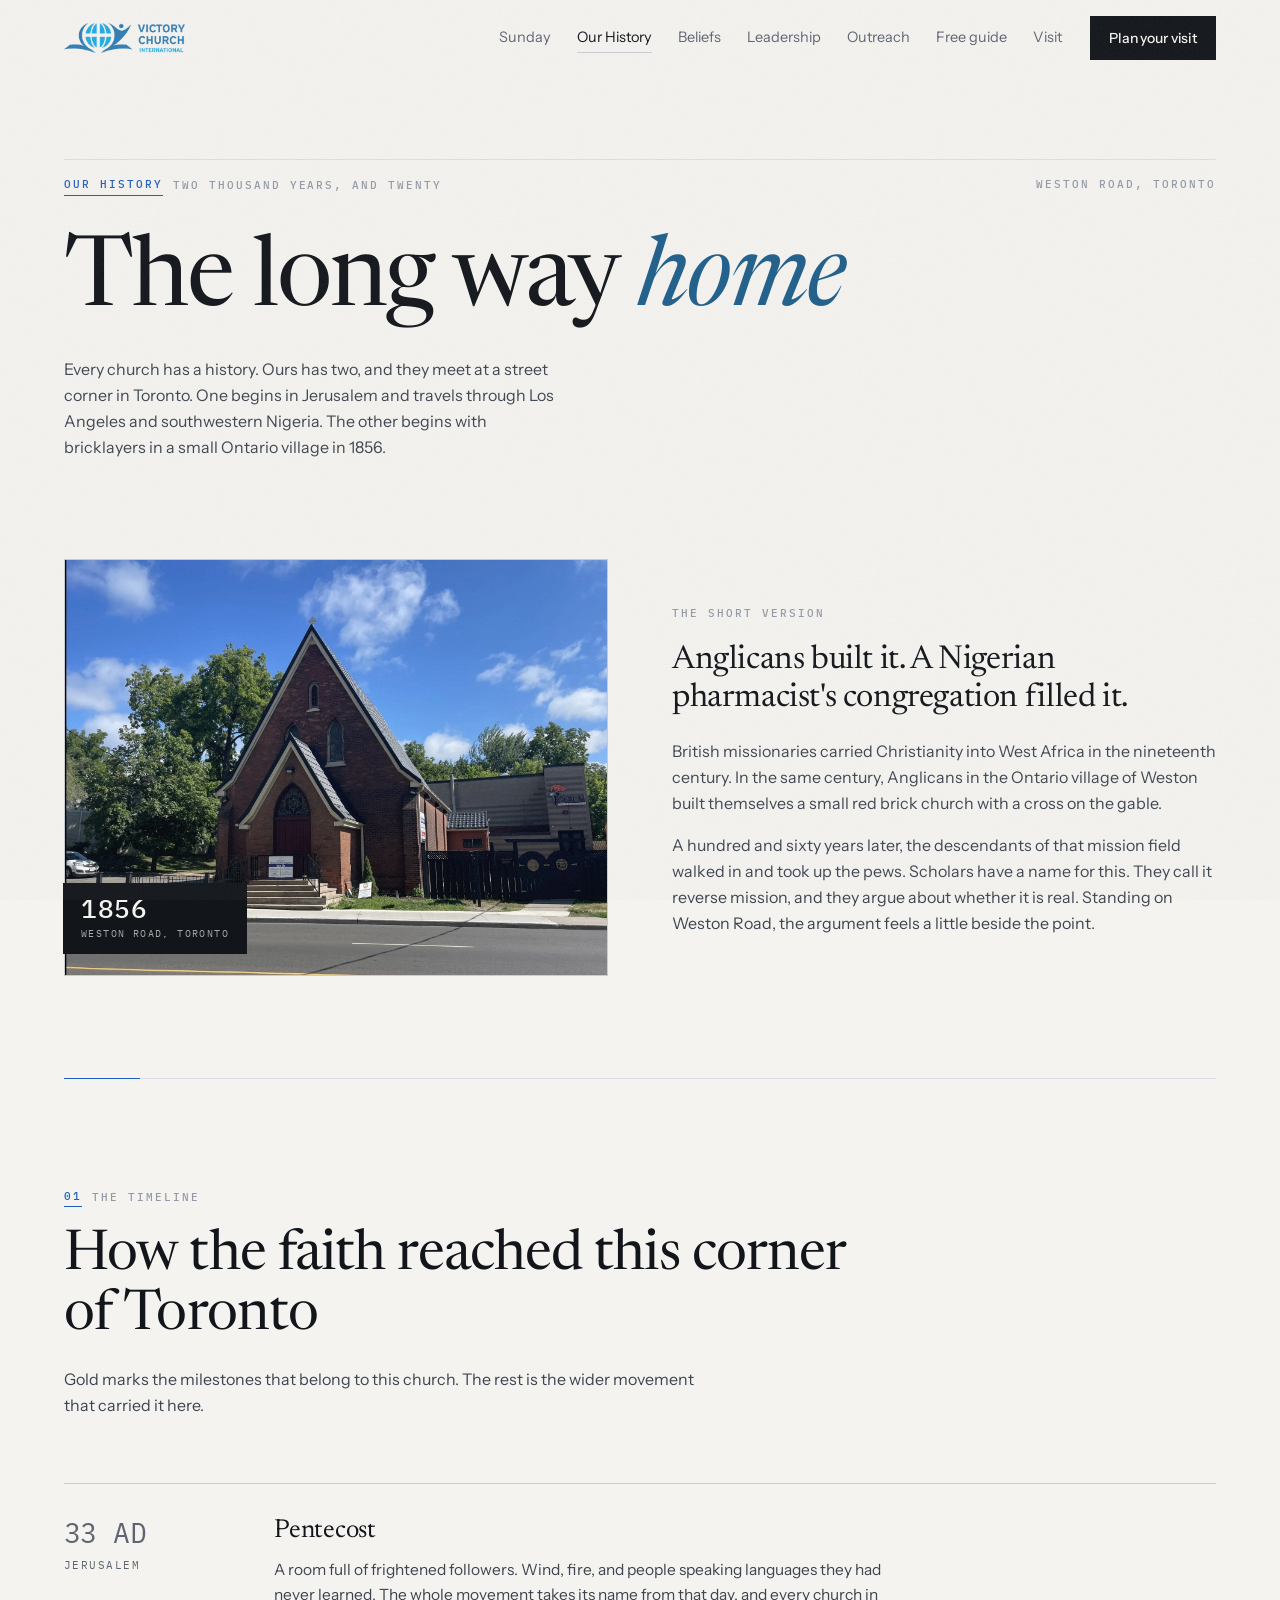
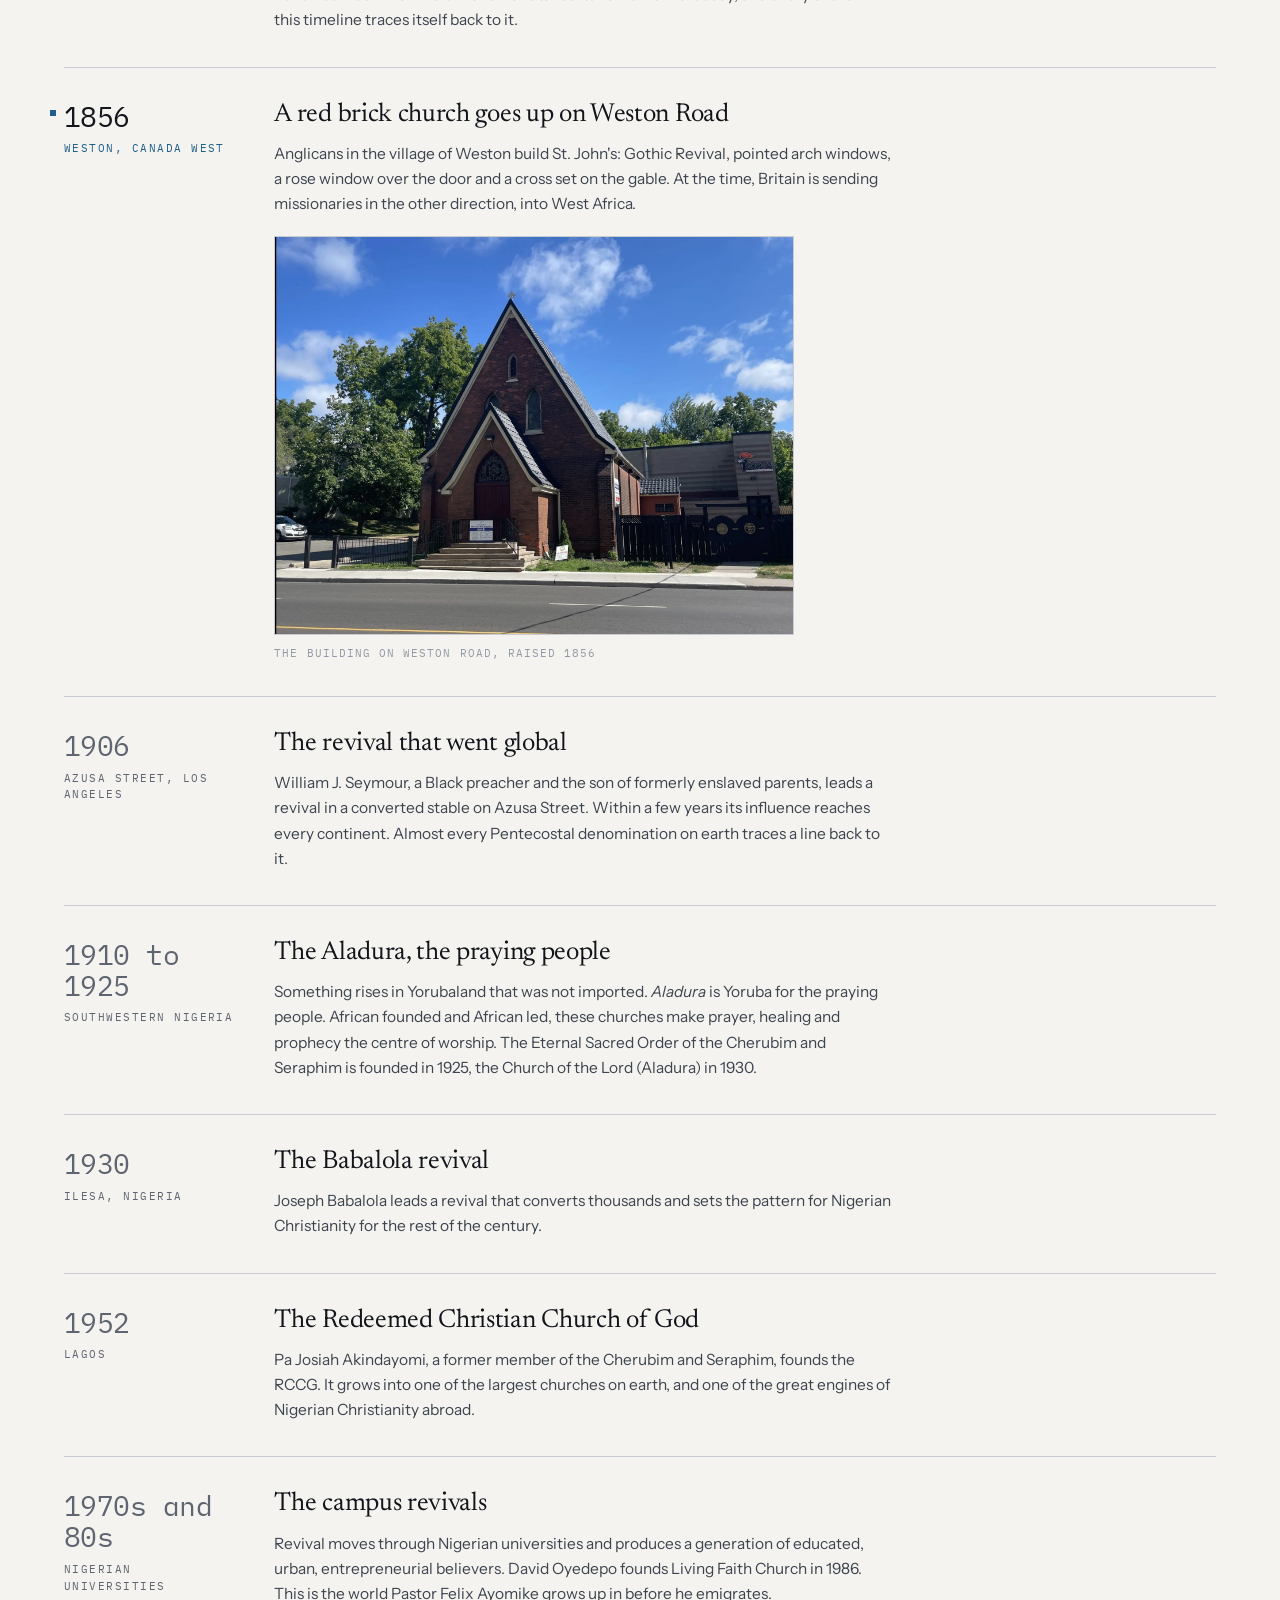
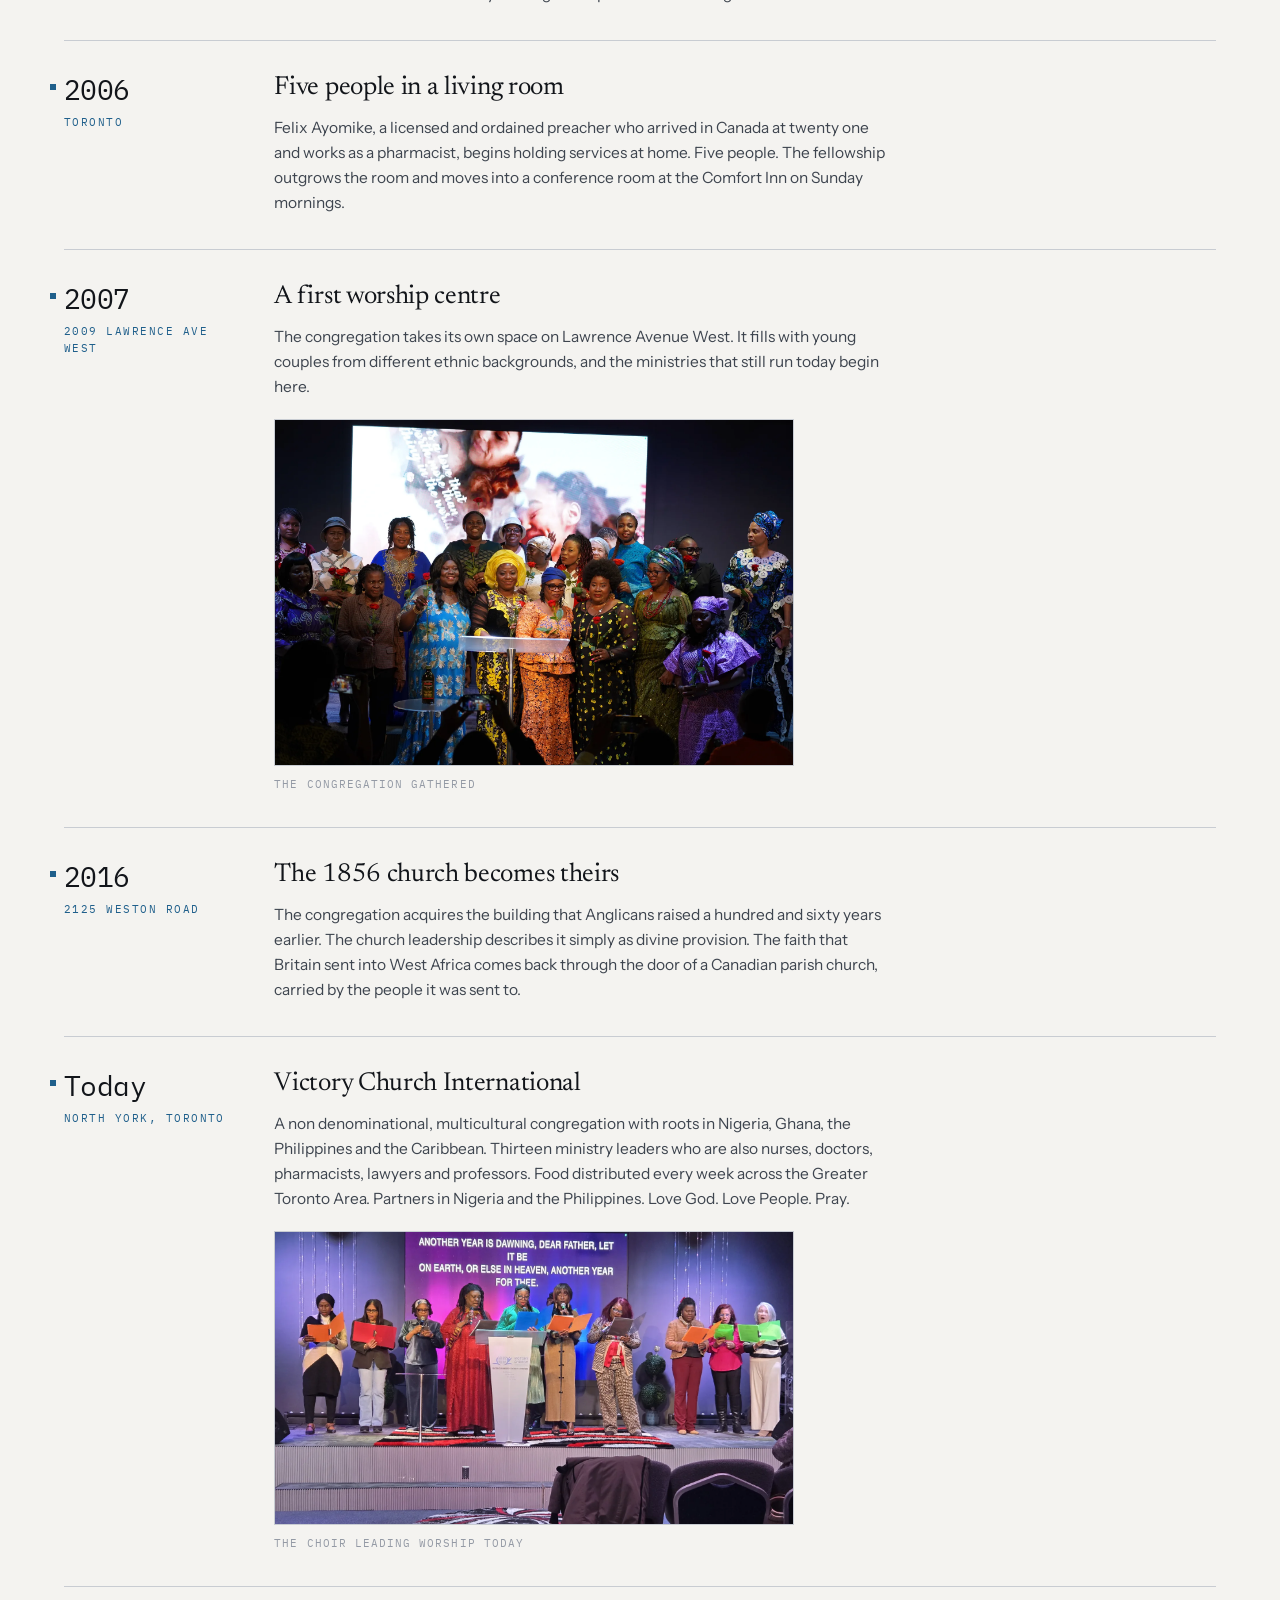
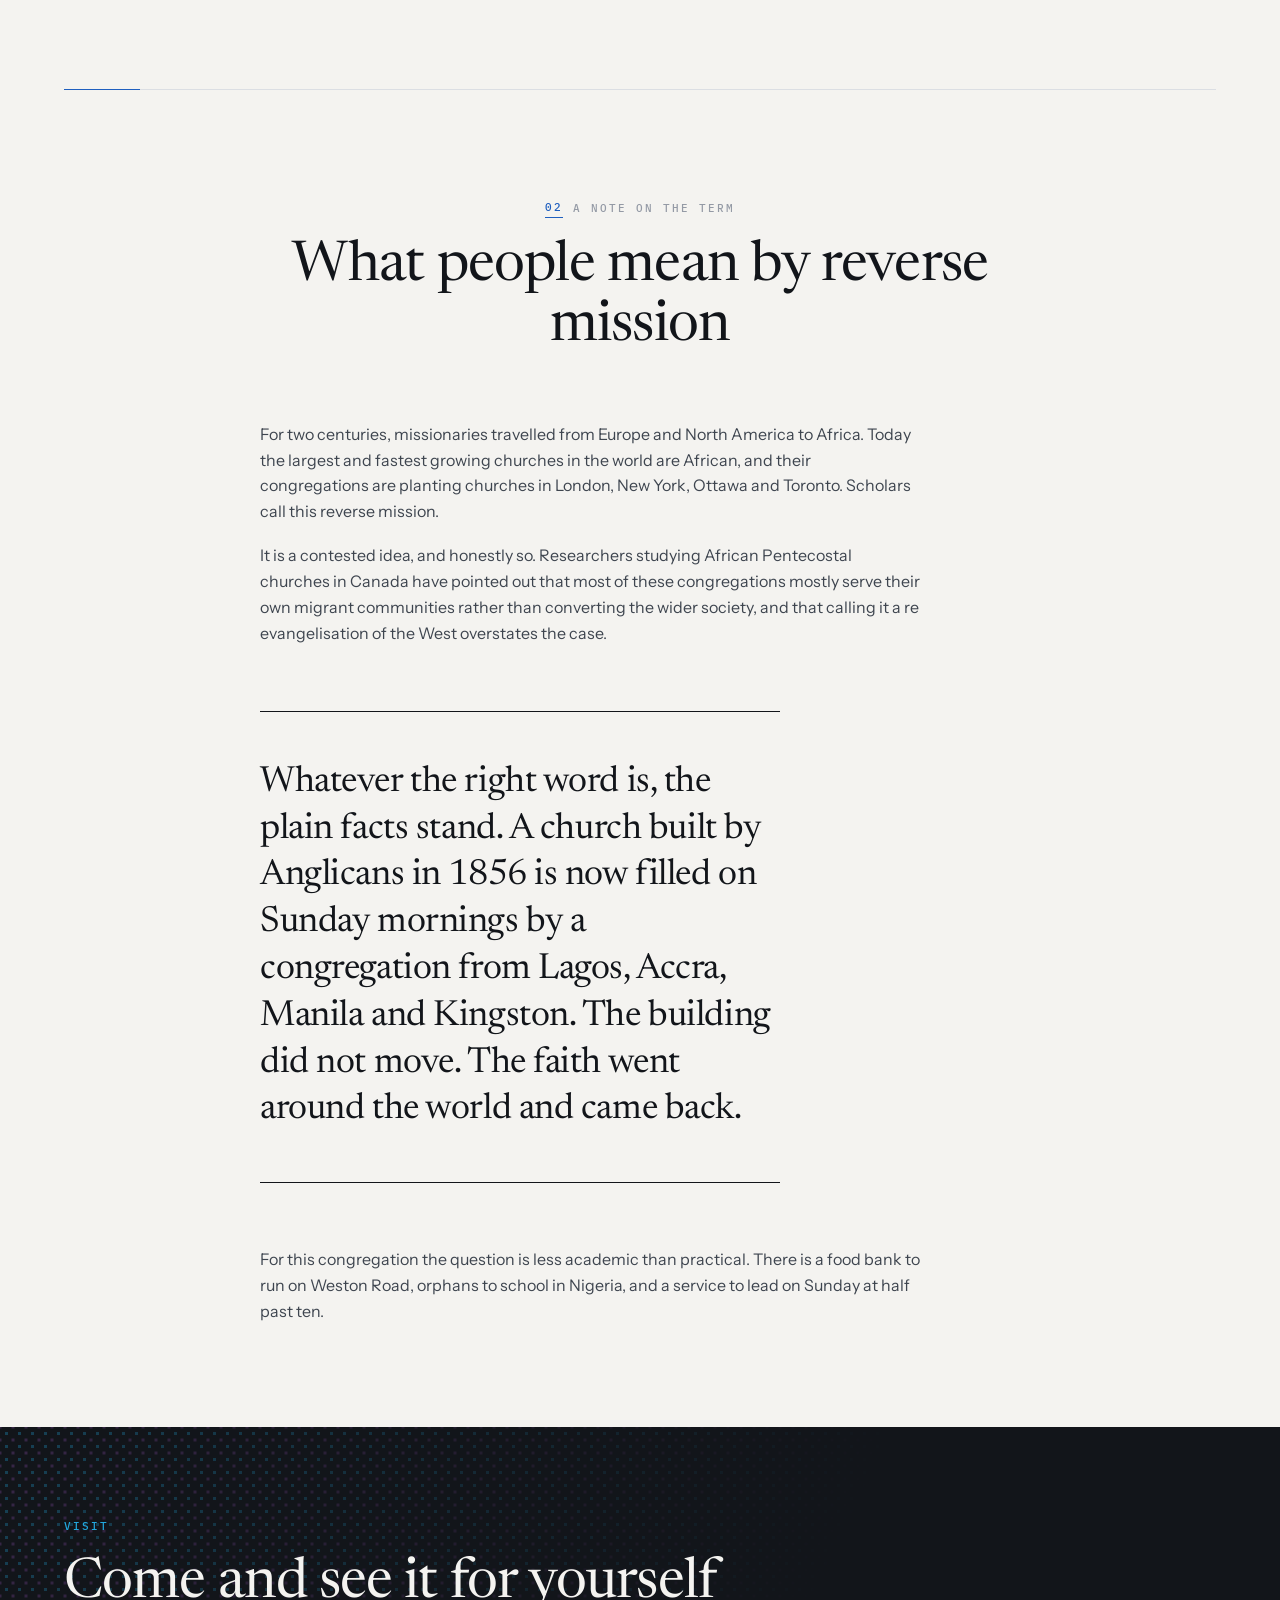
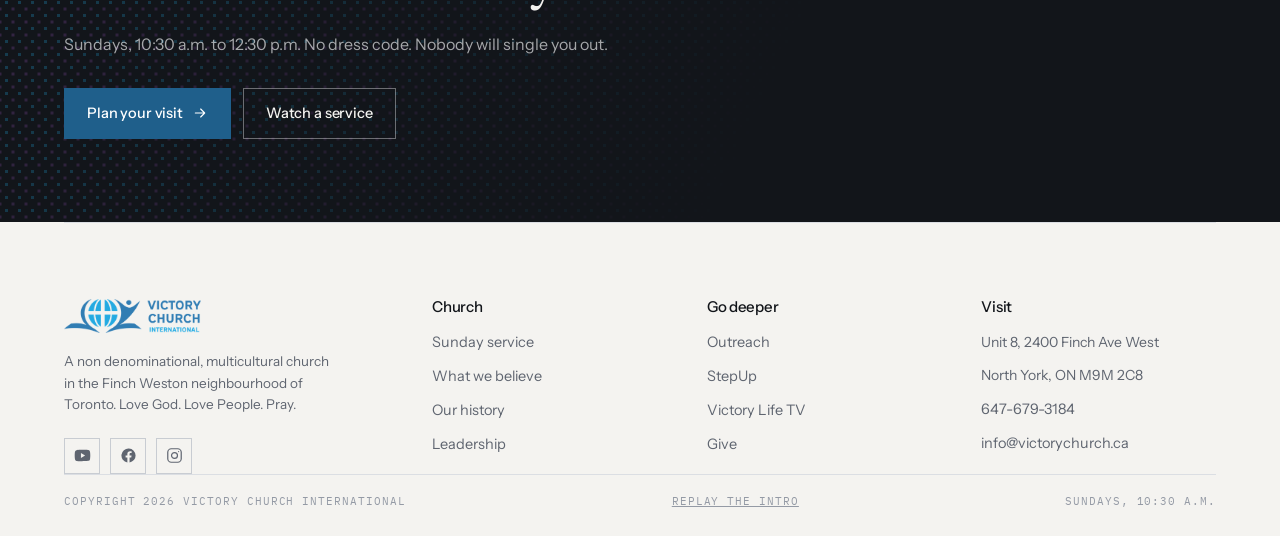
==== commit 11f74664: "Sync the history page stylesheet version, and record the palette change index.html had been bumped t" ====
--- a/history.html
+++ b/history.html
@@ -9,8 +9,8 @@
 <meta name="theme-color" content="#F2F3F5">
 <link rel="preconnect" href="https://fonts.googleapis.com">
 <link rel="preconnect" href="https://fonts.gstatic.com" crossorigin>
-<link href="https://fonts.googleapis.com/css2?family=Instrument+Sans:wght@400;500;600&family=IBM+Plex+Mono:wght@400;500&family=Newsreader:ital,opsz,wght@0,6..72,300..600;1,6..72,300..500&display=swap" rel="stylesheet">
-<link rel="stylesheet" href="assets/css/main.css?v=41">
+<link href="https://fonts.googleapis.com/css2?family=Instrument+Sans:wght@400;500;600&family=IBM+Plex+Mono:wght@400;500&family=Newsreader:ital,opsz,wght@0,6..72,400;1,6..72,400&display=swap" rel="stylesheet">
+<link rel="stylesheet" href="assets/css/main.css?v=53">
 </head>
 <body>
 
@@ -345,6 +345,6 @@
   </div>
 </footer>
 
-<script src="assets/js/main.js?v=41"></script>
+<script src="assets/js/main.js?v=53"></script>
 </body>
 </html>
--- a/assets/css/main.css
+++ b/assets/css/main.css
@@ -20,16 +20,20 @@
   --blue-lt:  #22A8DE;   /* the logo cyan, hairlines and dark grounds only */
 
   /* Their brand, read off the banner on victorychurch.ca. The -t variants are
-     deepened until they clear 4.5:1 against the paper, because cyan and orange
+     deepened until they clear 4.5:1 against the paper, because cyan and orchid
      at full strength measure about 2.4:1 and are unreadable as label text. */
   --cyan:     #22A8DE;   --cyan-t:     #18769B;   /* 4.61:1 */
   --royal:    #1F5FBF;   --royal-t:    #1F5FBF;   /* 5.49:1 */
-  --orange:   #DE8A21;   --orange-t:   #975E16;   /* 4.81:1 */
   --crimson:  #C4243C;   --crimson-t:  #C4243C;   /* 5.16:1 */
 
+  /* Orchid replaces the orange the banner carried. It is read off the wax print
+     this congregation wears on a Sunday, which has no orange in it at all, and
+     it clears 4.86:1 on paper as drawn, so it needs no deepened twin. */
+  --orchid:   #8E4FB0;   --orchid-t:   #8E4FB0;   /* 4.86:1 */
+
   /* Each section sets these. Colour says where you are, it is not a surface. */
-  --accent:   var(--blue);
-  --accent-t: var(--blue);
+  --accent:   var(--royal);
+  --accent-t: var(--royal-t);
 
   --sans: "Instrument Sans", -apple-system, BlinkMacSystemFont, "Segoe UI", Roboto, Helvetica, Arial, sans-serif;
   /* The research brief asked for a serif to carry the 1856 building and the
@@ -108,7 +112,10 @@
   transform: translateX(-50%);
   width: min(var(--wrap), calc(100vw - var(--gut) * 2));
   height: 1px;
-  background: var(--rule-2);
+  /* The rule that opens a section opens in that section's colour, then drops
+     back to a hairline. Colour reaches the top of every section without
+     anything on the page having to be painted in. */
+  background: linear-gradient(to right, var(--accent) 0 76px, var(--rule-2) 76px);
   z-index: 3;
 }
 
@@ -1357,15 +1364,20 @@
 }
 
 /* ---------------------------------------------------- section accents ----- */
-/* One brand colour per section, so the colour tells you where you are in the
-   page rather than decorating it. Read off the church's own banner. */
+/* One colour per section, so the colour tells you where you are in the page
+   rather than decorating it. All four are read off the wax print the
+   congregation wears, and every section now carries one: nothing is left
+   sitting on the default blue. */
 #sunday   { --accent: var(--cyan);    --accent-t: var(--cyan-t); }
 #heritage { --accent: var(--royal);   --accent-t: var(--royal-t); }
-#beliefs  { --accent: var(--orange);  --accent-t: var(--orange-t); }
+#beliefs  { --accent: var(--orchid);  --accent-t: var(--orchid-t); }
 #team     { --accent: var(--crimson); --accent-t: var(--crimson-t); }
 #outreach { --accent: var(--cyan);    --accent-t: var(--cyan-t); }
-#guide    { --accent: var(--orange);  --accent-t: var(--orange-t); }
+#tv       { --accent: var(--orchid);  --accent-t: var(--orchid-t); }
+#guide    { --accent: var(--crimson); --accent-t: var(--crimson-t); }
 #visit    { --accent: var(--royal);   --accent-t: var(--royal-t); }
+#app      { --accent: var(--cyan);    --accent-t: var(--cyan-t); }
+.verse    { --accent: var(--orchid);  --accent-t: var(--orchid-t); }
 
 /* ------------------------------------------------------------ dot field --- */
 /* Their banner is built out of halftone dots, which is the one motif their
@@ -1388,7 +1400,7 @@
   pointer-events: none;
   background-image:
     radial-gradient(circle at center, var(--cyan) 1.7px, transparent 1.8px),
-    radial-gradient(circle at center, var(--orange) 1.7px, transparent 1.8px);
+    radial-gradient(circle at center, var(--orchid) 1.7px, transparent 1.8px);
   background-size: 13px 13px, 13px 13px;
   background-position: 0 0, 6.5px 6.5px;
   opacity: .30;
@@ -1592,7 +1604,7 @@
   margin: 0 auto clamp(24px, 3vw, 36px);
   display: block;
   fill: none;
-  stroke: var(--royal);
+  stroke: var(--accent);
   stroke-width: 2.6;
   opacity: .5;
 }
@@ -1602,7 +1614,9 @@
   max-width: 26ch;
   font-family: var(--serif);
   font-style: italic;
-  font-weight: 300;
+  /* 400, not 300. It was the only weight 300 on the site and it was pulling the
+     entire 300 to 600 variable range down the wire in two styles. */
+  font-weight: 400;
   font-size: clamp(23px, 3.4vw, 42px);
   line-height: 1.3;
   letter-spacing: -.012em;
@@ -2041,3 +2055,604 @@
   color: var(--faint);
 }
 .tv-privacy svg { width: 14px; height: 14px; flex: none; margin-top: 2px; }
+
+/* -------------------------------------------------------------- app demo */
+/* A working prototype of an app that does not exist yet, running on the page.
+   It is labelled Concept in the frame and says so in the copy, because a church
+   site implying an app you cannot download would be a straight lie to anyone
+   who then goes looking for it in a store. */
+.app-grid {
+  display: grid;
+  grid-template-columns: minmax(0, 1fr) minmax(0, .8fr);
+  gap: clamp(34px, 5vw, 76px);
+  align-items: center;
+}
+@media (max-width: 900px) { .app-grid { grid-template-columns: 1fr; } }
+
+.app-body .h-lg { margin: 16px 0 20px; }
+.app-feats { list-style: none; margin: 30px 0 0; padding: 0; display: grid; gap: 18px; }
+.app-feats li { display: flex; gap: 14px; }
+.app-feats svg { width: 18px; height: 18px; flex: none; margin-top: 3px; stroke: var(--accent); }
+.app-feats b { display: block; font-size: 15.5px; letter-spacing: -.015em; margin-bottom: 3px; }
+.app-feats div { font-size: 14px; line-height: 1.55; color: var(--mute); }
+
+.app-note {
+  display: flex;
+  gap: 10px;
+  margin: 30px 0 0;
+  padding-top: 22px;
+  border-top: 1px solid var(--rule-2);
+  font-size: 13px;
+  line-height: 1.55;
+  color: var(--faint);
+}
+.app-note svg { width: 15px; height: 15px; flex: none; margin-top: 2px; stroke: var(--accent); }
+
+/* ---- the handset ---- */
+.app-stage { display: flex; justify-content: center; }
+.phone {
+  width: 320px;
+  max-width: 100%;
+  border: 10px solid #15181d;
+  border-radius: 40px;
+  background: #15181d;
+  box-shadow: 0 30px 60px -30px rgba(18,21,26,.5);
+}
+.phone-body {
+  position: relative;
+  height: 640px;
+  display: flex;
+  flex-direction: column;
+  background: var(--paper);
+  border-radius: 30px;
+  overflow: hidden;
+}
+
+.phone-bar {
+  display: flex;
+  justify-content: space-between;
+  align-items: center;
+  padding: 9px 18px 4px;
+  font-family: var(--mono);
+  font-size: 10px;
+  letter-spacing: .06em;
+  color: var(--ink);
+  flex: none;
+}
+.phone-bar-r { display: flex; gap: 3px; align-items: flex-end; }
+.phone-bar-r i { width: 3px; background: var(--ink); border-radius: 1px; }
+.phone-bar-r i:nth-child(1) { height: 5px; }
+.phone-bar-r i:nth-child(2) { height: 7px; }
+.phone-bar-r i:nth-child(3) { height: 9px; }
+
+.phone-head {
+  display: flex;
+  align-items: center;
+  justify-content: space-between;
+  gap: 10px;
+  padding: 6px 16px 10px;
+  border-bottom: 1px solid var(--rule-2);
+  flex: none;
+}
+.phone-head img { height: 20px; width: auto; }
+.phone-badge {
+  padding: 3px 7px;
+  background: var(--crimson);
+  color: #fff;
+  font-family: var(--mono);
+  font-size: 8.5px;
+  letter-spacing: .12em;
+  text-transform: uppercase;
+}
+
+.phone-screens { flex: 1; overflow-y: auto; overflow-x: hidden; }
+.ap { padding: 14px 16px 20px; }
+.ap[hidden] { display: none; }
+.ap-h { font-family: var(--sans); font-size: 12px; font-weight: 600; letter-spacing: .02em; margin: 0 0 10px; }
+.ap-h + .ap-h { margin-top: 18px; }
+.ap-kicker {
+  display: block;
+  font-family: var(--mono);
+  font-size: 8.5px;
+  letter-spacing: .16em;
+  text-transform: uppercase;
+  color: var(--blue-lt);
+  margin-bottom: 6px;
+}
+
+.ap-hero { background: var(--ink); color: var(--paper); padding: 16px; }
+.ap-hero h3 { font-family: var(--serif); font-weight: 400; font-size: 26px; letter-spacing: -.015em; }
+.ap-hero p { margin: 6px 0 0; font-size: 12.5px; color: rgba(244,243,240,.62); }
+
+.ap-btn {
+  margin-top: 14px;
+  padding: 9px 14px;
+  border: 0;
+  background: var(--paper);
+  color: var(--ink);
+  font: 500 12.5px var(--sans);
+  cursor: pointer;
+}
+.ap-btn-wide {
+  width: 100%;
+  margin-top: 16px;
+  padding: 12px;
+  background: var(--ink);
+  color: var(--paper);
+  font-size: 13.5px;
+}
+.ap-btn-wide b { font-weight: 600; }
+
+.ap-verse { margin-top: 14px; padding: 14px; background: var(--paper-d); }
+.ap-verse p { margin: 0; font-family: var(--serif); font-style: italic; font-size: 16px; line-height: 1.36; }
+.ap-verse cite {
+  display: block;
+  margin-top: 8px;
+  font-family: var(--mono);
+  font-style: normal;
+  font-size: 8.5px;
+  letter-spacing: .14em;
+  text-transform: uppercase;
+  color: var(--royal-t);
+}
+
+.ap-quick { display: grid; grid-template-columns: repeat(3, 1fr); gap: 8px; margin-top: 14px; }
+.ap-tile {
+  display: flex;
+  flex-direction: column;
+  align-items: center;
+  gap: 7px;
+  padding: 14px 6px;
+  border: 1px solid var(--rule);
+  background: none;
+  font: 500 11px var(--sans);
+  color: var(--ink);
+  cursor: pointer;
+}
+.ap-tile svg { width: 17px; height: 17px; stroke: var(--accent); fill: none; }
+.ap-tile:hover { background: var(--paper-d); }
+
+.ap-live {
+  display: inline-flex;
+  align-items: center;
+  gap: 7px;
+  padding: 6px 10px;
+  background: var(--ink);
+  color: var(--paper);
+  font-family: var(--mono);
+  font-size: 8.5px;
+  letter-spacing: .12em;
+  text-transform: uppercase;
+  margin-bottom: 14px;
+}
+.ap-live i { width: 5px; height: 5px; border-radius: 50%; background: var(--crimson); animation: pulse 2.4s infinite; }
+
+.ap-list { list-style: none; margin: 0; padding: 0; border-top: 1px solid var(--rule-2); }
+.ap-list li { border-bottom: 1px solid var(--rule-2); }
+.ap-row {
+  display: flex;
+  align-items: center;
+  gap: 10px;
+  width: 100%;
+  padding: 11px 2px;
+  border: 0;
+  background: none;
+  font: inherit;
+  color: inherit;
+  text-align: left;
+  cursor: pointer;
+}
+.ap-row-n { flex: none; font-family: var(--mono); font-size: 9px; color: var(--faint); }
+.ap-row-t { flex: 1; font-size: 12.5px; line-height: 1.3; }
+.ap-row-go { width: 12px; height: 12px; flex: none; fill: var(--mute); stroke: none; }
+.ap-row:hover { color: var(--accent-t); }
+
+.ap-amts { display: grid; grid-template-columns: repeat(4, 1fr); gap: 6px; }
+.ap-amt, .ap-fund {
+  padding: 10px 4px;
+  border: 1px solid var(--rule);
+  background: none;
+  font: 500 12.5px var(--sans);
+  color: var(--ink);
+  cursor: pointer;
+}
+.ap-amt.is-on, .ap-fund.is-on { background: var(--ink); border-color: var(--ink); color: var(--paper); }
+.ap-funds { display: grid; gap: 6px; }
+.ap-fund { text-align: left; padding: 11px 12px; font-size: 12.5px; }
+
+.ap-label { display: block; font-size: 12px; color: var(--mute); margin-bottom: 6px; }
+.ap-text {
+  width: 100%;
+  padding: 10px;
+  border: 1px solid var(--rule);
+  background: none;
+  font: 13px var(--sans);
+  color: var(--ink);
+  resize: none;
+}
+.ap-text:focus { outline: none; border-color: var(--ink); }
+.ap-check { display: flex; gap: 8px; align-items: flex-start; margin-top: 10px; }
+.ap-check input { margin-top: 2px; accent-color: var(--ink); }
+.ap-check label { font-size: 11.5px; line-height: 1.4; color: var(--mute); }
+
+.ap-info { list-style: none; margin: 0; padding: 0; display: grid; gap: 14px; }
+.ap-info li { display: flex; gap: 11px; }
+.ap-info svg { width: 15px; height: 15px; flex: none; margin-top: 2px; stroke: var(--accent); fill: none; }
+.ap-info div { font-size: 12.5px; line-height: 1.45; }
+.ap-info b { display: block; font-family: var(--mono); font-size: 8.5px; letter-spacing: .12em; text-transform: uppercase; color: var(--mute); font-weight: 500; margin-bottom: 3px; }
+
+.ap-fine { margin: 12px 0 0; font-size: 10.5px; line-height: 1.45; color: var(--faint); }
+
+.phone-tabs {
+  display: grid;
+  grid-template-columns: repeat(5, 1fr);
+  border-top: 1px solid var(--rule);
+  background: var(--paper);
+  flex: none;
+}
+.ph-tab {
+  display: flex;
+  flex-direction: column;
+  align-items: center;
+  gap: 4px;
+  padding: 9px 2px 11px;
+  border: 0;
+  background: none;
+  font: 500 8.5px var(--sans);
+  letter-spacing: .01em;
+  color: var(--faint);
+  cursor: pointer;
+}
+.ph-tab svg { width: 17px; height: 17px; stroke: currentColor; fill: none; }
+.ph-tab.is-on { color: var(--ink); }
+.ph-tab:hover { color: var(--ink-2); }
+
+.phone-toast {
+  position: absolute;
+  left: 14px;
+  right: 14px;
+  bottom: 74px;
+  padding: 11px 13px;
+  background: var(--ink);
+  color: var(--paper);
+  font-size: 12px;
+  line-height: 1.4;
+  opacity: 0;
+  transform: translateY(8px);
+  pointer-events: none;
+  transition: opacity .3s var(--ease), transform .3s var(--ease);
+}
+.phone-toast.is-on { opacity: 1; transform: none; }
+
+@media (prefers-reduced-motion: reduce) {
+  .phone-toast { transition: none; }
+  .ap-live i { animation: none; }
+}
+
+/* ------------------------------------------------- phones: two real bugs */
+
+/* 1. Tapping the congregation did nothing on a phone.
+   The hotspots were switched off below 701px because the hero is cropped there
+   and percentage positions stop mapping. That was a reasonable reason to give
+   up and the wrong conclusion: it left the best thing on the page unavailable
+   to most of this congregation, who are on phones.
+   The drawing now sits on a track wider than the screen and scrolls sideways,
+   so it is shown whole, the percentages hold, and each figure is a target of
+   about 45px instead of 25px. */
+.hero-art-in { position: relative; width: 100%; }
+
+@media (max-width: 700px) {
+  .hero-art {
+    height: auto;
+    overflow-x: auto;
+    overflow-y: hidden;
+    -webkit-overflow-scrolling: touch;
+    scrollbar-width: none;
+  }
+  .hero-art::-webkit-scrollbar { display: none; }
+  .hero-art-in { width: 180%; }
+  .hero-art img { height: auto; object-fit: fill; object-position: center; }
+
+  .hero-people { display: block; position: absolute; inset: 0; z-index: 3; }
+  .hero-spot {
+    position: absolute;
+    top: 46%;
+    height: 46%;
+    left: var(--x);
+    width: 6.4%;
+    transform: translateX(-50%);
+    padding: 0;
+    border: 0;
+    background: none;
+    cursor: pointer;
+  }
+  .hero-spot::before {
+    content: "";
+    position: absolute;
+    inset: 0;
+    border: 1px solid var(--cyan-t);
+    opacity: 0;
+  }
+  .hero-spot:active::before { opacity: 1; }
+  /* No hover on a touch screen, so the name tag would only ever get in the way.
+     Tapping opens the profile, which carries the name anyway. */
+  .hero-tag { display: none; }
+  .hero-note-hint { display: inline; }
+}
+
+/* 2. On a 667px tall phone the Get in touch button sat 96px BELOW the bottom of
+   the panel, with 244px of content hidden behind a scroll nothing signposted.
+   The contact route was simply unreachable on the commonest small phone.
+   The button and its privacy line are now pinned to the bottom of the panel,
+   so they are visible whatever the screen height and wherever you have
+   scrolled to. */
+.pdlg-foot {
+  position: sticky;
+  bottom: 0;
+  background: var(--paper);
+  padding-top: 14px;
+  margin-top: 4px;
+}
+.pdlg-foot .btn { width: 100%; justify-content: center; }
+.pdlg-note { margin-bottom: 0; padding-bottom: 4px; }
+
+@media (max-width: 700px) {
+  .pdlg { max-height: 92vh; }
+  /* a shorter portrait leaves room for the words */
+  .pdlg-media img { aspect-ratio: 16 / 10; }
+  .pdlg-body { padding: 20px 20px 16px; }
+  .pdlg-text p { margin-bottom: 16px; }
+}
+
+/* ---- the app: video in the handset, and an answer to the prayer form ---- */
+.ap-player {
+  position: relative;
+  aspect-ratio: 16 / 9;
+  background: var(--ink);
+  margin-bottom: 16px;
+  overflow: hidden;
+}
+.ap-player iframe { position: absolute; inset: 0; width: 100%; height: 100%; border: 0; }
+.ap-player-idle {
+  position: absolute;
+  inset: 0;
+  display: flex;
+  flex-direction: column;
+  align-items: center;
+  justify-content: center;
+  gap: 9px;
+  padding: 12px;
+  text-align: center;
+}
+.ap-player-idle p { margin: 0; font-size: 11px; color: rgba(244,243,240,.55); }
+.ap-player-idle .ap-live { margin: 0; }
+
+.ap-row.is-on .ap-row-t { font-weight: 600; }
+.ap-row.is-on .ap-row-n { color: var(--royal-t); }
+.ap-row.is-on .ap-row-go { fill: var(--royal-t); }
+
+.ap-done { text-align: center; padding: 18px 4px 4px; }
+.ap-done-mark {
+  width: 40px;
+  height: 40px;
+  margin: 0 auto 14px;
+  display: grid;
+  place-items: center;
+  border: 1px solid var(--royal-t);
+  border-radius: 50%;
+  color: var(--royal-t);
+}
+.ap-done-mark svg { width: 18px; height: 18px; fill: none; stroke: currentColor; stroke-width: 2.2; stroke-linecap: round; stroke-linejoin: round; }
+.ap-done h5 { font-family: var(--serif); font-weight: 400; font-size: 21px; letter-spacing: -.012em; margin: 0 0 8px; }
+.ap-done p { margin: 0 0 16px; font-size: 12px; line-height: 1.5; color: var(--mute); }
+
+/* ----------------------------------------------------------------- saylavy */
+/* A second concept section, like the app: this one shows what Saylavy would
+   look like for this church. Same rule applies, and harder. A wall of
+   remembrance is the last place on earth to invent a person, so there are no
+   invented names, no invented photographs, and the notice above the wall says
+   so in as many words. */
+#saylavy { --accent: var(--royal); --accent-t: var(--royal-t); }
+.say { background: var(--paper-d); }
+.say-head { max-width: 70ch; margin-bottom: clamp(30px, 4vw, 52px); }
+.say-head .h-lg { margin: 16px 0 18px; }
+
+.say-cards {
+  display: grid;
+  grid-template-columns: repeat(4, 1fr);
+  gap: clamp(14px, 1.6vw, 22px);
+}
+@media (max-width: 960px) { .say-cards { grid-template-columns: repeat(2, 1fr); } }
+@media (max-width: 560px) { .say-cards { grid-template-columns: 1fr; } }
+
+.say-card {
+  background: var(--paper);
+  border: 1px solid var(--rule-2);
+  padding: 22px;
+}
+.say-ico {
+  display: grid;
+  place-items: center;
+  width: 34px;
+  height: 34px;
+  margin-bottom: 16px;
+  border: 1px solid var(--rule);
+  color: var(--royal-t);
+}
+.say-ico svg { width: 16px; height: 16px; stroke: currentColor; fill: none; }
+.say-card h3 { font-family: var(--serif); font-weight: 400; font-size: 19px; letter-spacing: -.01em; margin-bottom: 10px; }
+.say-card p { font-size: 13.5px; line-height: 1.58; color: var(--mute); }
+
+.say-notice {
+  display: flex;
+  gap: 14px;
+  margin-top: clamp(24px, 3vw, 38px);
+  padding: 18px 20px;
+  background: var(--paper);
+  border: 1px solid var(--rule);
+  border-left: 3px solid var(--royal-t);
+}
+.say-notice svg { width: 18px; height: 18px; flex: none; margin-top: 2px; stroke: var(--royal-t); fill: none; }
+.say-notice b { display: block; font-size: 14.5px; margin-bottom: 5px; }
+.say-notice p { font-size: 13.5px; line-height: 1.58; color: var(--mute); max-width: 78ch; }
+
+.say-wall { margin-top: clamp(38px, 5vw, 64px); }
+.say-wall .h-md { margin-bottom: 12px; }
+.say-wall .lede { margin-bottom: clamp(24px, 3vw, 36px); }
+
+.mem-grid {
+  list-style: none;
+  margin: 0;
+  padding: 0;
+  display: grid;
+  grid-template-columns: repeat(auto-fill, minmax(140px, 1fr));
+  gap: clamp(14px, 2.2vw, 30px);
+}
+
+/* The same pointed arch as the welcome portrait and the scripture mark. It is
+   the shape of their own windows, and it is the right shape for this. */
+.mem-face {
+  position: relative;
+  aspect-ratio: 100 / 128;
+  display: grid;
+  place-items: center;
+  background: linear-gradient(180deg, var(--paper) 0%, #DFE3E8 100%);
+  border: 1px solid var(--rule-2);
+  -webkit-mask-image: url("data:image/svg+xml,%3Csvg xmlns='http://www.w3.org/2000/svg' viewBox='0 0 100 130' preserveAspectRatio='none'%3E%3Cpath d='M0,130 L0,59 A60,60 0 0,1 50,0 A60,60 0 0,1 100,59 L100,130 Z' fill='%23000'/%3E%3C/svg%3E");
+  mask-image: url("data:image/svg+xml,%3Csvg xmlns='http://www.w3.org/2000/svg' viewBox='0 0 100 130' preserveAspectRatio='none'%3E%3Cpath d='M0,130 L0,59 A60,60 0 0,1 50,0 A60,60 0 0,1 100,59 L100,130 Z' fill='%23000'/%3E%3C/svg%3E");
+  -webkit-mask-size: 100% 100%;
+  mask-size: 100% 100%;
+  -webkit-mask-repeat: no-repeat;
+  mask-repeat: no-repeat;
+}
+.mem-face > span {
+  font-family: var(--serif);
+  font-size: clamp(38px, 4.6vw, 56px);
+  color: var(--rule);
+  line-height: 1;
+  user-select: none;
+}
+
+.mem-pray {
+  position: absolute;
+  left: 50%;
+  bottom: 12px;
+  transform: translateX(-50%);
+  display: inline-flex;
+  align-items: center;
+  gap: 6px;
+  padding: 6px 11px;
+  border: 0;
+  border-radius: 999px;
+  background: var(--ink);
+  color: var(--paper);
+  font-family: var(--mono);
+  font-size: 11px;
+  letter-spacing: .04em;
+  cursor: pointer;
+  transition: background .2s var(--ease);
+}
+.mem-pray svg { width: 12px; height: 12px; fill: none; stroke: var(--blue-lt); stroke-width: 1.7; }
+.mem-pray:hover { background: var(--royal-t); }
+.mem-pray.is-prayed { background: var(--royal-t); }
+.mem-pray.is-prayed svg { stroke: #fff; }
+
+.mem-name { margin: 14px 0 0; font-size: 15px; letter-spacing: -.015em; }
+.mem-years {
+  margin: 6px 0 0;
+  font-family: var(--mono);
+  font-size: 11px;
+  letter-spacing: .1em;
+  color: var(--orchid-t);
+}
+.mem-line { margin: 8px 0 0; font-size: 13px; line-height: 1.5; color: var(--mute); }
+
+.mem-face-empty {
+  background: none;
+  border: 1px dashed var(--rule);
+}
+.mem-face-empty > span { color: var(--faint); font-size: 34px; }
+
+.say-foot {
+  display: flex;
+  flex-wrap: wrap;
+  align-items: center;
+  gap: 16px 24px;
+  margin-top: clamp(32px, 4vw, 52px);
+  padding-top: clamp(24px, 3vw, 36px);
+  border-top: 1px solid var(--rule);
+}
+.say-fine { font-size: 12.5px; line-height: 1.55; color: var(--faint); max-width: 60ch; }
+
+/* The name is the one thing on a card like this that must never be invented,
+   so it is shown as the empty slot it is rather than filled with a stranger. */
+.mem-slot {
+  color: var(--faint);
+  font-style: italic;
+  border-bottom: 1px dotted var(--rule);
+  display: inline-block;
+  padding-bottom: 2px;
+}
+
+/* Three of the six carry a portrait, three carry a letter. A real wall would
+   look like that: some families send a photograph, some do not. Grayscale
+   because it is the conventional register for a memorial and because three
+   different stock sources otherwise clash. */
+.mem-face-photo { background: var(--paper-d); }
+.mem-face-photo img {
+  width: 100%;
+  height: 100%;
+  object-fit: cover;
+  object-position: center 22%;
+  display: block;
+}
+
+
+/* ------------------------------------------------------------- scripture --- */
+/* One line of King James at the foot of each section, in the same voice as the
+   full verse panel higher up the page. Serif and italic so it reads as quoted
+   rather than written, and the reference picks up whichever colour the section
+   is already carrying. */
+.scrip {
+  display: flex;
+  gap: 12px;
+  align-items: baseline;
+  max-width: 52ch;
+  margin: clamp(40px, 5vw, 66px) 0 0;
+  padding-top: 26px;
+  border-top: 1px solid var(--rule-2);
+  font-family: var(--serif);
+  font-size: clamp(19px, 2.2vw, 27px);
+  font-style: italic;
+  line-height: 1.4;
+  letter-spacing: -.01em;
+  color: var(--ink);
+}
+.scrip svg { width: 19px; height: 19px; flex: none; transform: translateY(6px); stroke: var(--accent); }
+.scrip cite {
+  display: block;
+  margin-top: 12px;
+  font-family: var(--mono);
+  font-style: normal;
+  font-size: 12px;
+  font-weight: 500;
+  letter-spacing: .18em;
+  text-transform: uppercase;
+  color: var(--accent-t);
+}
+
+/* ------------------------------------------------- the four, in the page --- */
+/* The colours are not shown anywhere as swatches. They are simply what the page
+   counts, numbers and rules are drawn in, so a reader meets all four on the way
+   down without ever being handed a palette. */
+.stat:nth-child(1) b { color: var(--cyan-t); }
+.stat:nth-child(2) b { color: var(--royal-t); }
+.stat:nth-child(3) b { color: var(--orchid-t); }
+.stat:nth-child(4) b { color: var(--crimson-t); }
+
+.creed-item:nth-child(4n + 1) .creed-n { color: var(--cyan-t); }
+.creed-item:nth-child(4n + 2) .creed-n { color: var(--royal-t); }
+.creed-item:nth-child(4n + 3) .creed-n { color: var(--orchid-t); }
+.creed-item:nth-child(4n + 4) .creed-n { color: var(--crimson-t); }
+
+.rot-dot.is-on { background: var(--accent); }
